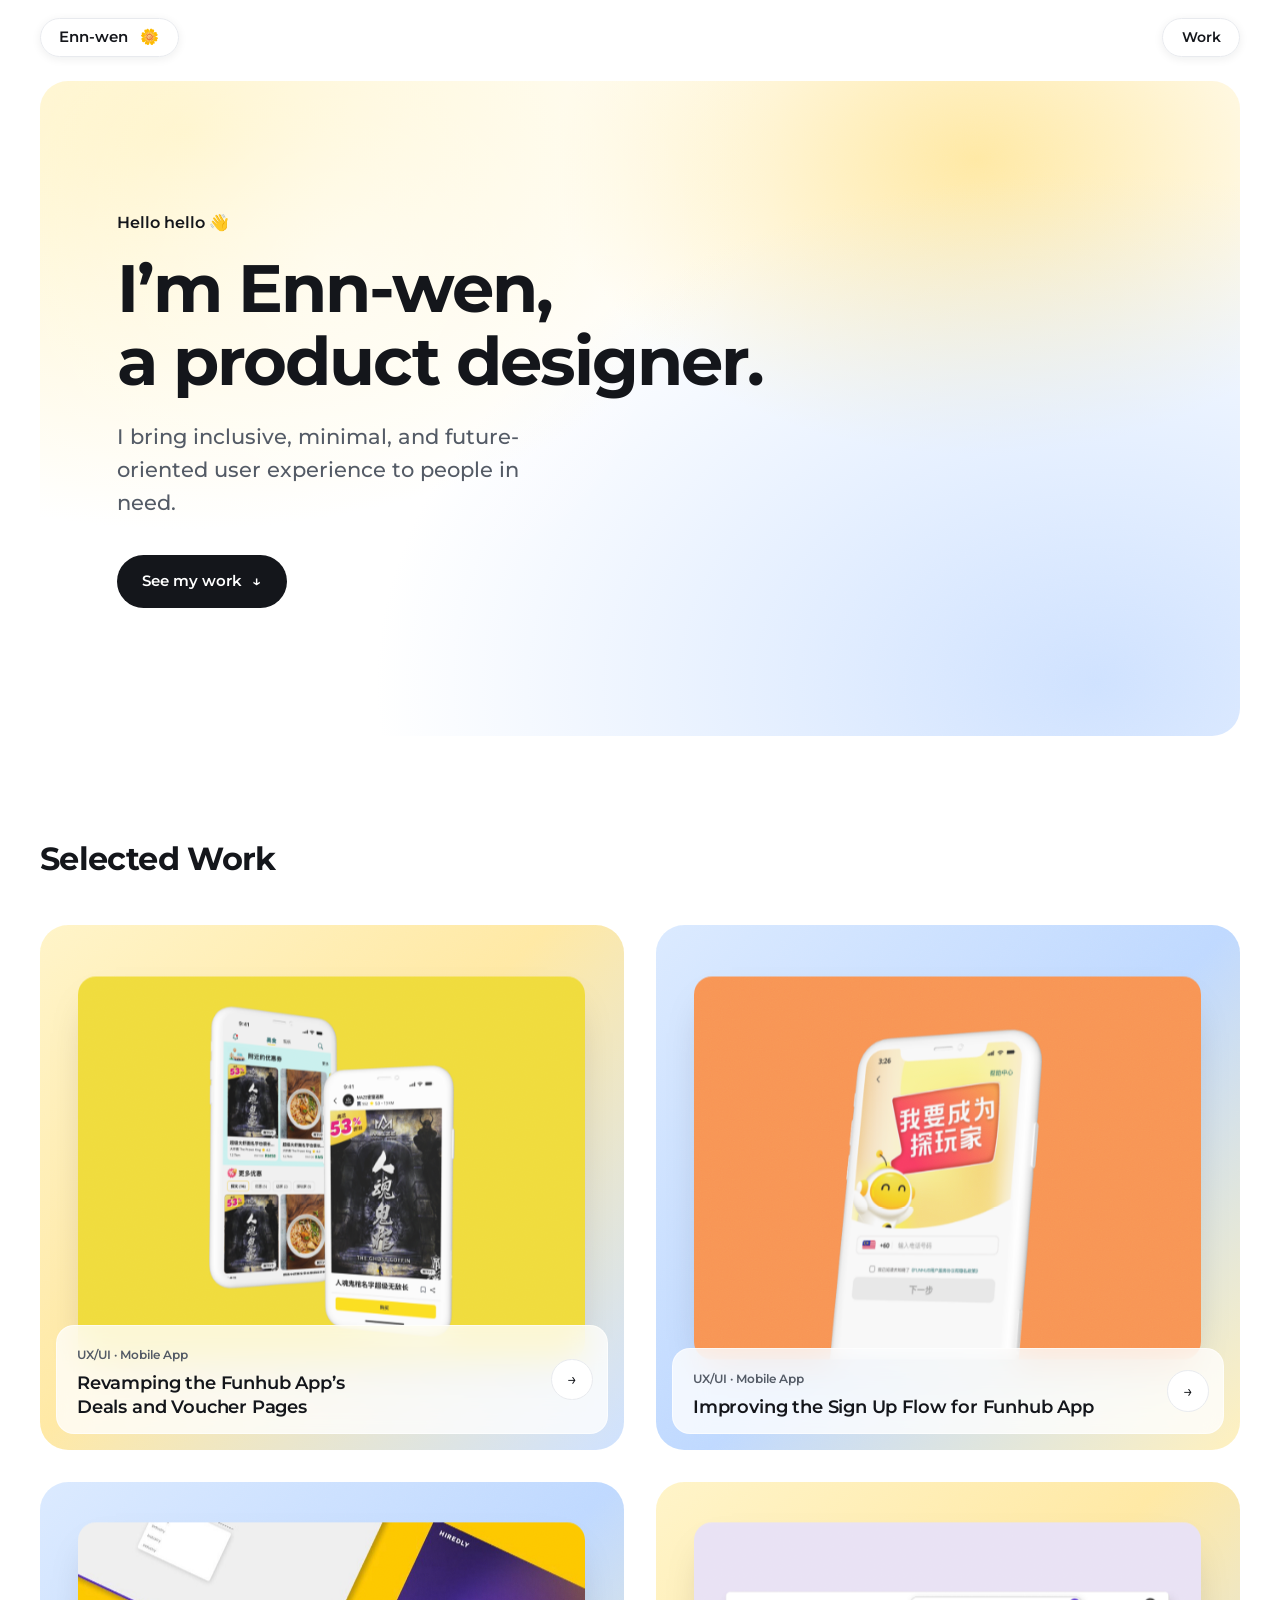
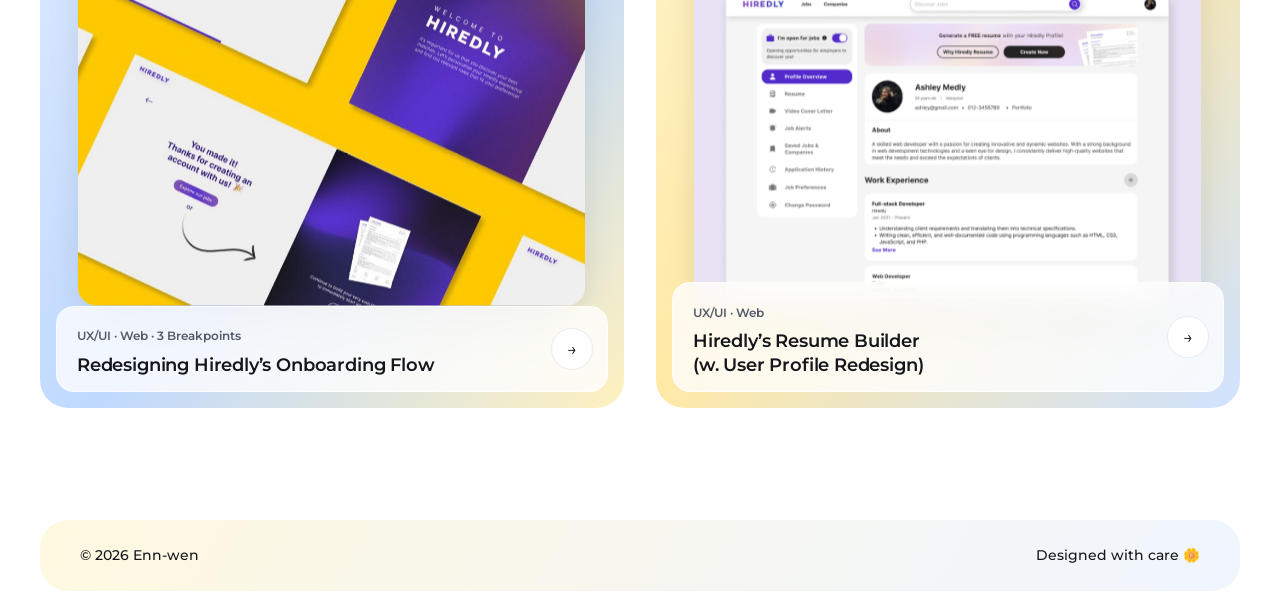
==== index.html @ 4f2e3933 "Create homepage and work websites" ====
<!DOCTYPE html>
<html lang="en">
<head>
  <meta charset="UTF-8">
  <meta name="viewport" content="width=device-width, initial-scale=1.0">
  <title>Enn-wen — Product Designer</title>
  <meta name="description" content="Portfolio of Enn-wen, a product designer bringing inclusive, minimal, and future-oriented user experience to people in need.">
  <link rel="preconnect" href="https://fonts.googleapis.com">
  <link rel="preconnect" href="https://fonts.gstatic.com" crossorigin>
  <link href="https://fonts.googleapis.com/css2?family=Montserrat:wght@400;500;600;700&display=swap" rel="stylesheet">
  <link rel="stylesheet" href="css/style.css">
  <script src="js/main.js" defer></script>
</head>
<body>

  <header class="site-header">
    <a class="wordmark pill" href="index.html">Enn-wen&nbsp;<span class="bloom">🌼</span></a>
    <nav class="site-nav" aria-label="Main">
      <a class="pill" href="#work">Work</a>
    </nav>
  </header>

  <main>
    <section class="hero">
      <div class="hero-panel">
        <div class="hero-content">
          <p class="hero-hello fade-in">Hello hello <span class="wave">👋</span></p>
          <h1 class="fade-in delay-1">I’m Enn-wen,<br>a product designer.</h1>
          <p class="tagline fade-in delay-2">I bring inclusive, minimal, and future-oriented user experience to people in need.</p>
          <a class="btn-primary fade-in delay-3" href="#work">See my work <span class="btn-arrow">↓</span></a>
        </div>
      </div>
    </section>

    <section class="work" id="work">
      <h2>Selected Work</h2>
      <div class="work-grid">

        <a class="tile tile-a" href="funhub-deals.html" data-reveal>
          <figure class="tile-media">
            <img src="img/funhub-deals-c891b54adf.png" alt="Funhub deals and voucher pages redesign — final mobile screens" loading="lazy">
          </figure>
          <div class="tile-caption">
            <div>
              <span class="chip">UX/UI · Mobile App</span>
              <h3>Revamping the Funhub App’s Deals and Voucher Pages</h3>
            </div>
            <span class="tile-arrow" aria-hidden="true">→</span>
          </div>
        </a>

        <a class="tile tile-b" href="funhub-signup.html" data-reveal>
          <figure class="tile-media">
            <img src="img/funhub-signup-999812566b.png" alt="Funhub sign-up flow improvement — onboarding screens" loading="lazy">
          </figure>
          <div class="tile-caption">
            <div>
              <span class="chip">UX/UI · Mobile App</span>
              <h3>Improving the Sign Up Flow for Funhub App</h3>
            </div>
            <span class="tile-arrow" aria-hidden="true">→</span>
          </div>
        </a>

        <a class="tile tile-b" href="hiredly-onboarding.html" data-reveal>
          <figure class="tile-media">
            <img src="img/hiredly-onboarding-338bb98c79.jpg" alt="Hiredly onboarding flow redesign — hero visual" loading="lazy">
          </figure>
          <div class="tile-caption">
            <div>
              <span class="chip">UX/UI · Web · 3 Breakpoints</span>
              <h3>Redesigning Hiredly’s Onboarding Flow</h3>
            </div>
            <span class="tile-arrow" aria-hidden="true">→</span>
          </div>
        </a>

        <a class="tile tile-a" href="hiredly-resume.html" data-reveal>
          <figure class="tile-media">
            <img src="img/hiredly-resume-e9389132b0.png" alt="Hiredly resume builder and user profile redesign — screens" loading="lazy">
          </figure>
          <div class="tile-caption">
            <div>
              <span class="chip">UX/UI · Web</span>
              <h3>Hiredly’s Resume Builder (w. User Profile Redesign)</h3>
            </div>
            <span class="tile-arrow" aria-hidden="true">→</span>
          </div>
        </a>

      </div>
    </section>
  </main>

  <footer class="site-footer">
    <div class="inner">
      <span>© 2026 Enn-wen</span>
      <span>Designed with care 🌼</span>
    </div>
  </footer>

</body>
</html>
---- css/style.css ----
/* ------------------------------------------------------------------
   Enn-wen — Portfolio
   White canvas · light yellow/blue gradients · Montserrat
   ------------------------------------------------------------------ */

:root {
  --white: #ffffff;
  --ink: #14161b;
  --muted: #545b66;
  --line: #e8eaee;

  --yellow-soft: #fff3c2;
  --yellow: #ffe9a4;
  --blue-soft: #e3eeff;
  --blue: #bed9ff;
  --link: #2f5fd0;

  --tile-a: linear-gradient(135deg, #fff4c8 0%, #ffe9a4 46%, #cfe2ff 100%);
  --tile-b: linear-gradient(135deg, #dbeaff 0%, #bfd9ff 52%, #fff1be 100%);
  --hero-wash:
    radial-gradient(90% 110% at 12% 8%, #fff3c2 0%, rgba(255, 243, 194, 0) 55%),
    radial-gradient(100% 130% at 88% 92%, #cfe2ff 0%, rgba(207, 226, 255, 0) 60%),
    radial-gradient(70% 90% at 78% 12%, #ffe9a4 0%, rgba(255, 233, 164, 0) 50%),
    #ffffff;

  --grain: url("data:image/svg+xml,%3Csvg xmlns='http://www.w3.org/2000/svg' width='160' height='160'%3E%3Cfilter id='n'%3E%3CfeTurbulence type='fractalNoise' baseFrequency='0.9' numOctaves='2'/%3E%3C/filter%3E%3Crect width='160' height='160' filter='url(%23n)' opacity='0.5'/%3E%3C/svg%3E");

  --font: "Montserrat", -apple-system, BlinkMacSystemFont, "Segoe UI", sans-serif;

  --radius-lg: 28px;
  --radius-md: 18px;
  --radius-pill: 999px;

  --shadow-tile: 0 18px 40px -18px rgba(20, 22, 27, 0.28);
  --shadow-pill: 0 2px 10px rgba(20, 22, 27, 0.07);

  --z-sticky: 50;

  --ease-out: cubic-bezier(0.22, 1, 0.36, 1);
}

* { box-sizing: border-box; }

html { scroll-behavior: smooth; }

body {
  margin: 0;
  background: var(--white);
  color: var(--ink);
  font-family: var(--font);
  font-size: 1rem;
  line-height: 1.7;
  -webkit-font-smoothing: antialiased;
  text-rendering: optimizeLegibility;
}

h1, h2, h3 { text-wrap: balance; }

/* ---------- pills & buttons ---------- */

.pill {
  display: inline-flex;
  align-items: center;
  gap: 0.5rem;
  padding: 0.6rem 1.15rem;
  border-radius: var(--radius-pill);
  background: rgba(255, 255, 255, 0.82);
  backdrop-filter: blur(12px);
  -webkit-backdrop-filter: blur(12px);
  border: 1px solid var(--line);
  box-shadow: var(--shadow-pill);
  color: var(--ink);
  text-decoration: none;
  font-size: 0.9rem;
  font-weight: 600;
  line-height: 1.2;
  transition: transform 250ms var(--ease-out), background 250ms var(--ease-out), border-color 250ms var(--ease-out);
}

.pill:hover,
.pill:focus-visible {
  transform: translateY(-2px);
  background: #ffffff;
  border-color: #d5d9e0;
}

.btn-primary {
  display: inline-flex;
  align-items: center;
  gap: 0.6rem;
  padding: 0.85rem 1.6rem;
  border-radius: var(--radius-pill);
  background: var(--ink);
  color: #ffffff;
  text-decoration: none;
  font-size: 0.95rem;
  font-weight: 600;
  transition: transform 250ms var(--ease-out), box-shadow 250ms var(--ease-out);
}

.btn-primary .btn-arrow {
  display: inline-block;
  transition: transform 250ms var(--ease-out);
}

.btn-primary:hover,
.btn-primary:focus-visible {
  transform: translateY(-2px);
  box-shadow: 0 12px 28px -10px rgba(20, 22, 27, 0.45);
}

.btn-primary:hover .btn-arrow { transform: translateY(3px); }

/* ---------- header ---------- */

.site-header {
  position: sticky;
  top: 0;
  z-index: var(--z-sticky);
  display: flex;
  align-items: center;
  justify-content: space-between;
  gap: 1rem;
  padding: 1.1rem clamp(1.25rem, 4vw, 2.5rem);
  pointer-events: none;
}

.site-header a { pointer-events: auto; }

.wordmark { font-size: 0.95rem; }

.wordmark .bloom {
  display: inline-block;
  transition: transform 500ms var(--ease-out);
}

.wordmark:hover .bloom { transform: rotate(180deg) scale(1.15); }

.site-nav { display: flex; gap: 0.6rem; }

/* ---------- hero ---------- */

.hero { padding: 0.4rem clamp(1.25rem, 4vw, 2.5rem) 0; }

.hero-panel {
  position: relative;
  overflow: hidden;
  border-radius: var(--radius-lg);
  background: var(--hero-wash);
  padding: clamp(4rem, 10vw, 8rem) clamp(1.75rem, 6vw, 5rem);
  min-height: min(68vh, 620px);
  display: flex;
  flex-direction: column;
  justify-content: center;
}

.hero-panel::before {
  content: "";
  position: absolute;
  inset: 0;
  background-image: var(--grain);
  opacity: 0.16;
  mix-blend-mode: overlay;
  pointer-events: none;
}

.hero-panel::after {
  content: "";
  position: absolute;
  inset: 0;
  background: radial-gradient(560px circle at var(--mx, 25%) var(--my, 30%), rgba(255, 255, 255, 0.55), transparent 65%);
  pointer-events: none;
  transition: opacity 400ms var(--ease-out);
}

.hero-content {
  position: relative;
  z-index: 1;
  max-width: 44rem;
}

.hero-hello {
  margin: 0 0 1rem;
  font-size: 1rem;
  font-weight: 600;
  color: var(--ink);
}

.hero-hello .wave {
  display: inline-block;
  transform-origin: 70% 70%;
}

.hero h1 {
  margin: 0 0 1.4rem;
  font-size: clamp(2.1rem, 5.4vw, 4.2rem);
  font-weight: 700;
  line-height: 1.08;
  letter-spacing: -0.03em;
}

.hero .tagline {
  margin: 0 0 2.2rem;
  font-size: clamp(1.05rem, 1.8vw, 1.3rem);
  font-weight: 500;
  line-height: 1.6;
  color: var(--muted);
  max-width: 32ch;
}

/* ---------- work grid ---------- */

.work {
  padding: clamp(3.5rem, 8vw, 6rem) clamp(1.25rem, 4vw, 2.5rem) clamp(4rem, 9vw, 7rem);
  max-width: 90rem;
  margin: 0 auto;
}

.work > h2 {
  margin: 0 0 clamp(1.5rem, 3vw, 2.5rem);
  font-size: clamp(1.5rem, 2.6vw, 2rem);
  font-weight: 700;
  letter-spacing: -0.02em;
}

.work-grid {
  display: grid;
  grid-template-columns: repeat(auto-fit, minmax(min(30rem, 100%), 1fr));
  gap: clamp(1.25rem, 2.5vw, 2rem);
}

/* project tiles */

.tile {
  position: relative;
  display: block;
  overflow: hidden;
  border-radius: var(--radius-lg);
  aspect-ratio: 5 / 4.5;
  text-decoration: none;
  color: var(--ink);
  isolation: isolate;
}

.tile-a { background: var(--tile-a); }
.tile-b { background: var(--tile-b); }

.tile::before {
  content: "";
  position: absolute;
  inset: 0;
  background-image: var(--grain);
  opacity: 0.14;
  mix-blend-mode: overlay;
  pointer-events: none;
  z-index: 2;
}

.tile-media {
  position: absolute;
  inset: clamp(1.4rem, 3.5vw, 2.4rem) clamp(1.4rem, 3.5vw, 2.4rem) 6.5rem;
  margin: 0;
  z-index: 1;
}

.tile-media img {
  width: 100%;
  height: 100%;
  object-fit: cover;
  object-position: top center;
  border-radius: var(--radius-md);
  box-shadow: var(--shadow-tile);
  transition: transform 600ms var(--ease-out);
  will-change: transform;
}

.tile:hover .tile-media img,
.tile:focus-visible .tile-media img {
  transform: translateY(-8px) scale(1.02);
}

.tile-caption {
  position: absolute;
  left: 1rem;
  right: 1rem;
  bottom: 1rem;
  z-index: 3;
  display: flex;
  align-items: center;
  justify-content: space-between;
  gap: 1rem;
  padding: 0.9rem 0.9rem 0.9rem 1.25rem;
  border-radius: var(--radius-md);
  background: rgba(255, 255, 255, 0.78);
  backdrop-filter: blur(16px);
  -webkit-backdrop-filter: blur(16px);
  border: 1px solid rgba(255, 255, 255, 0.6);
}

.tile-caption .chip {
  display: inline-block;
  margin-bottom: 0.35rem;
  font-size: 0.72rem;
  font-weight: 600;
  color: var(--muted);
}

.tile-caption h3 {
  margin: 0;
  font-size: clamp(0.95rem, 1.4vw, 1.1rem);
  font-weight: 600;
  line-height: 1.35;
  letter-spacing: -0.01em;
}

.tile-arrow {
  flex-shrink: 0;
  display: grid;
  place-items: center;
  width: 2.6rem;
  height: 2.6rem;
  border-radius: 50%;
  background: #ffffff;
  border: 1px solid var(--line);
  font-size: 1.05rem;
  transition: transform 300ms var(--ease-out), background 300ms var(--ease-out), color 300ms var(--ease-out);
}

.tile:hover .tile-arrow,
.tile:focus-visible .tile-arrow {
  transform: translateX(4px);
  background: var(--ink);
  color: #ffffff;
}

/* ---------- case study pages ---------- */

.case-hero {
  max-width: 47rem;
  margin: 0 auto;
  padding: clamp(2.5rem, 6vw, 4.5rem) 1.5rem clamp(2rem, 4vw, 3rem);
}

.case-hero .category {
  display: inline-flex;
  padding: 0.4rem 0.95rem;
  border-radius: var(--radius-pill);
  background: linear-gradient(120deg, var(--yellow-soft), var(--blue-soft));
  border: 1px solid var(--line);
  font-size: 0.78rem;
  font-weight: 600;
  color: var(--ink);
}

.case-hero h1 {
  margin: 1.1rem 0 1rem;
  font-size: clamp(1.75rem, 4.2vw, 2.6rem);
  font-weight: 700;
  line-height: 1.15;
  letter-spacing: -0.025em;
}

.case-hero .lede {
  margin: 0;
  font-size: clamp(1.05rem, 1.6vw, 1.2rem);
  font-weight: 500;
  color: var(--muted);
  line-height: 1.6;
}

.case-cover {
  max-width: 74rem;
  margin: 0 auto clamp(2.5rem, 6vw, 4rem);
  padding: 0 1.5rem;
}

.case-cover img {
  width: 100%;
  display: block;
  border-radius: var(--radius-lg);
  box-shadow: var(--shadow-tile);
}

/* project meta strip */

.meta {
  max-width: 47rem;
  margin: 0 auto clamp(2.5rem, 6vw, 4rem);
  padding: 1.5rem;
  display: grid;
  grid-template-columns: repeat(4, 1fr);
  gap: 1.5rem;
  border-radius: var(--radius-md);
  background: linear-gradient(120deg, rgba(255, 243, 194, 0.45), rgba(227, 238, 255, 0.55));
  border: 1px solid var(--line);
}

.meta dt {
  font-size: 0.72rem;
  font-weight: 700;
  letter-spacing: 0.06em;
  text-transform: uppercase;
  color: var(--muted);
  margin-bottom: 0.3rem;
}

.meta dd {
  margin: 0;
  font-size: 0.86rem;
  line-height: 1.55;
}

/* article body */

.case-body {
  max-width: 47rem;
  margin: 0 auto;
  padding: 0 1.5rem clamp(3rem, 6vw, 5rem);
}

.case-body h2 {
  margin: clamp(2.75rem, 6vw, 4rem) 0 1rem;
  font-size: clamp(1.4rem, 2.4vw, 1.75rem);
  font-weight: 700;
  letter-spacing: -0.02em;
  line-height: 1.25;
}

.case-body h3 {
  margin: 2.25rem 0 0.9rem;
  font-size: 1.15rem;
  font-weight: 600;
  letter-spacing: -0.01em;
}

.case-body h4 {
  margin: 1.75rem 0 0.75rem;
  font-size: 1rem;
  font-weight: 600;
}

.case-body p {
  margin: 0 0 1.1rem;
  max-width: 68ch;
}

.case-body ul,
.case-body ol {
  margin: 0 0 1.1rem;
  padding-left: 1.4em;
}

.case-body li { margin-bottom: 0.5rem; }

.case-body a {
  color: var(--link);
  text-decoration: underline;
  text-decoration-thickness: 1px;
  text-underline-offset: 3px;
}

.case-body a:hover,
.case-body a:focus-visible {
  text-decoration-thickness: 2px;
}

.case-body figure { margin: 1.6rem 0 2.2rem; }

.case-body figure img {
  width: 100%;
  display: block;
  border-radius: var(--radius-md);
  border: 1px solid var(--line);
}

.case-body figcaption {
  font-size: 0.82rem;
  color: var(--muted);
  margin-top: 0.6rem;
  text-align: center;
}

.case-body hr {
  border: none;
  border-top: 1px solid var(--line);
  margin: clamp(2rem, 5vw, 3rem) 0;
}

/* callout */

.callout {
  display: flex;
  gap: 0.9rem;
  padding: 1.4rem 1.5rem;
  margin: 1.5rem 0 2rem;
  border-radius: var(--radius-md);
  background: linear-gradient(120deg, rgba(255, 243, 194, 0.55), rgba(227, 238, 255, 0.6));
  border: 1px solid var(--line);
}

.callout .icon {
  flex-shrink: 0;
  font-size: 1.25rem;
  line-height: 1.5;
}

.callout p { margin: 0; }
.callout p + p { margin-top: 0.5rem; }

/* two-column feature rows */

.feature-row {
  display: grid;
  grid-template-columns: 1fr 1fr;
  gap: clamp(1.5rem, 4vw, 2.5rem);
  align-items: center;
  margin: 1.5rem 0 2.25rem;
}

.feature-row figure { margin: 0; }

.feature-row h4 { margin: 0 0 0.5rem; }

.feature-row p,
.feature-row ul {
  margin: 0;
  color: var(--muted);
  font-size: 0.92rem;
}

.feature-row ul { padding-left: 1.3em; }

/* prev / next navigation */

.case-nav {
  max-width: 47rem;
  margin: 0 auto;
  padding: clamp(2rem, 4vw, 3rem) 1.5rem clamp(4rem, 8vw, 6rem);
  border-top: 1px solid var(--line);
  display: flex;
  justify-content: space-between;
  gap: 1.5rem;
}

.case-nav a {
  text-decoration: none;
  color: inherit;
  max-width: 46%;
}

.case-nav .label {
  display: block;
  font-size: 0.75rem;
  font-weight: 700;
  color: var(--muted);
  margin-bottom: 0.3rem;
}

.case-nav .title {
  font-size: 0.95rem;
  font-weight: 600;
  line-height: 1.4;
  letter-spacing: -0.01em;
  transition: color 200ms var(--ease-out);
}

.case-nav a:hover .title,
.case-nav a:focus-visible .title { color: var(--link); }

.case-nav .next {
  text-align: right;
  margin-left: auto;
}

/* ---------- footer ---------- */

.site-footer { padding: 0 clamp(1.25rem, 4vw, 2.5rem) 1.5rem; }

.site-footer .inner {
  border-radius: var(--radius-lg);
  background: linear-gradient(120deg, rgba(255, 243, 194, 0.5), rgba(227, 238, 255, 0.55));
  padding: 1.5rem clamp(1.5rem, 4vw, 2.5rem);
  display: flex;
  justify-content: space-between;
  align-items: center;
  gap: 1rem;
  font-size: 0.85rem;
  font-weight: 500;
  color: var(--ink);
}

.site-footer a { color: inherit; }

/* ---------- scroll reveal (JS adds .will-reveal, then .revealed) ---------- */

.will-reveal {
  opacity: 0;
  transform: translateY(22px);
}

.revealed {
  opacity: 1;
  transform: translateY(0);
  transition: opacity 700ms var(--ease-out), transform 700ms var(--ease-out);
  transition-delay: var(--reveal-delay, 0ms);
}

/* ---------- entry animation (hero) ---------- */

@media (prefers-reduced-motion: no-preference) {
  .fade-in { animation: fadeUp 700ms var(--ease-out) both; }
  .fade-in.delay-1 { animation-delay: 120ms; }
  .fade-in.delay-2 { animation-delay: 240ms; }
  .fade-in.delay-3 { animation-delay: 360ms; }

  @keyframes fadeUp {
    from { opacity: 0; transform: translateY(18px); }
    to   { opacity: 1; transform: translateY(0); }
  }

  .hero-hello .wave { animation: wave 1.8s var(--ease-out) 800ms 1; }

  @keyframes wave {
    0%, 100% { transform: rotate(0deg); }
    20% { transform: rotate(16deg); }
    40% { transform: rotate(-8deg); }
    60% { transform: rotate(12deg); }
    80% { transform: rotate(-4deg); }
  }
}

@media (prefers-reduced-motion: reduce) {
  html { scroll-behavior: auto; }

  .will-reveal {
    opacity: 1;
    transform: none;
  }

  .revealed { transition: none; }

  .tile-media img,
  .pill,
  .btn-primary,
  .tile-arrow { transition: none; }
}

/* ---------- responsive ---------- */

@media (max-width: 47rem) {
  .tile { aspect-ratio: 4 / 4.4; }

  .tile-media { inset: 1.1rem 1.1rem 6.2rem; }

  .meta {
    grid-template-columns: 1fr 1fr;
    gap: 1rem 1.25rem;
  }

  .feature-row {
    grid-template-columns: 1fr;
    gap: 1rem;
  }

  .case-nav a { max-width: 48%; }

  .site-footer .inner {
    flex-direction: column;
    text-align: center;
    gap: 0.4rem;
  }
}
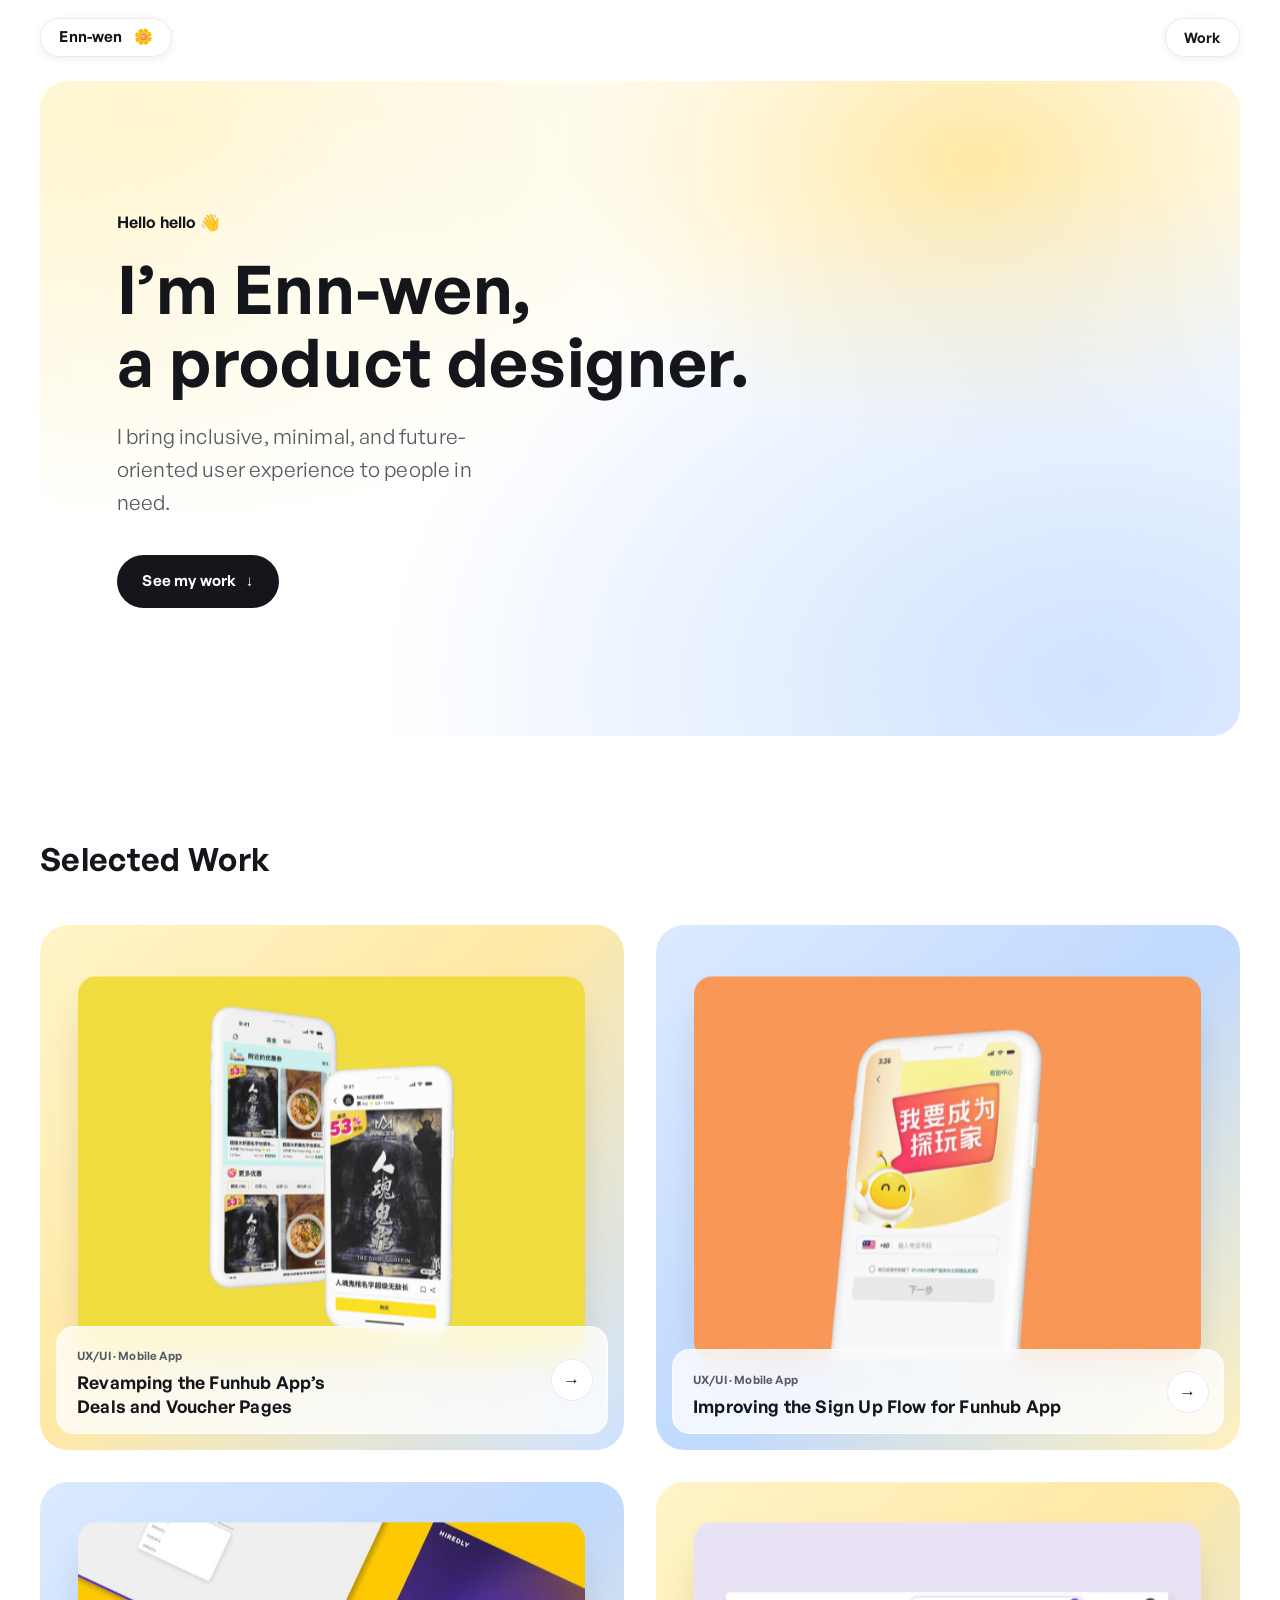
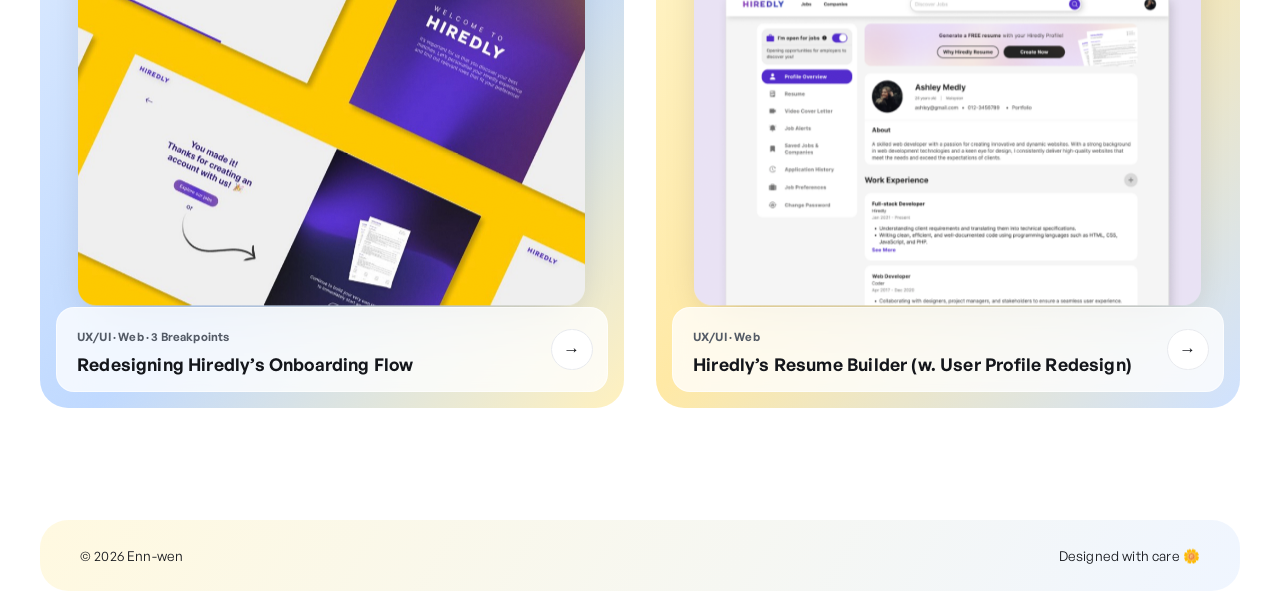
==== commit 286b5653: "update typeface" ====
--- a/index.html
+++ b/index.html
@@ -5,9 +5,6 @@
   <meta name="viewport" content="width=device-width, initial-scale=1.0">
   <title>Enn-wen — Product Designer</title>
   <meta name="description" content="Portfolio of Enn-wen, a product designer bringing inclusive, minimal, and future-oriented user experience to people in need.">
-  <link rel="preconnect" href="https://fonts.googleapis.com">
-  <link rel="preconnect" href="https://fonts.gstatic.com" crossorigin>
-  <link href="https://fonts.googleapis.com/css2?family=Montserrat:wght@400;500;600;700&display=swap" rel="stylesheet">
   <link rel="stylesheet" href="css/style.css">
   <script src="js/main.js" defer></script>
 </head>
--- a/css/style.css
+++ b/css/style.css
@@ -1,7 +1,34 @@
 /* ------------------------------------------------------------------
    Enn-wen — Portfolio
-   White canvas · light yellow/blue gradients · Montserrat
+   White canvas · light yellow/blue gradients · General Sans
    ------------------------------------------------------------------ */
+
+@font-face {
+  font-family: "General Sans";
+  src: url("../font/GeneralSans-Regular.woff2") format("woff2"),
+       url("../font/GeneralSans-Regular.woff") format("woff");
+  font-weight: 400;
+  font-style: normal;
+  font-display: swap;
+}
+
+@font-face {
+  font-family: "General Sans";
+  src: url("../font/GeneralSans-Semibold.woff2") format("woff2"),
+       url("../font/GeneralSans-Semibold.woff") format("woff");
+  font-weight: 600;
+  font-style: normal;
+  font-display: swap;
+}
+
+@font-face {
+  font-family: "General Sans";
+  src: url("../font/GeneralSans-Bold.woff2") format("woff2"),
+       url("../font/GeneralSans-Bold.woff") format("woff");
+  font-weight: 700;
+  font-style: normal;
+  font-display: swap;
+}
 
 :root {
   --white: #ffffff;
@@ -25,7 +52,7 @@
 
   --grain: url("data:image/svg+xml,%3Csvg xmlns='http://www.w3.org/2000/svg' width='160' height='160'%3E%3Cfilter id='n'%3E%3CfeTurbulence type='fractalNoise' baseFrequency='0.9' numOctaves='2'/%3E%3C/filter%3E%3Crect width='160' height='160' filter='url(%23n)' opacity='0.5'/%3E%3C/svg%3E");
 
-  --font: "Montserrat", -apple-system, BlinkMacSystemFont, "Segoe UI", sans-serif;
+  --font: "General Sans", -apple-system, BlinkMacSystemFont, "Segoe UI", sans-serif;
 
   --radius-lg: 28px;
   --radius-md: 18px;
@@ -49,7 +76,9 @@
   color: var(--ink);
   font-family: var(--font);
   font-size: 1rem;
+  font-weight: 400;
   line-height: 1.7;
+  letter-spacing: 0.01em;
   -webkit-font-smoothing: antialiased;
   text-rendering: optimizeLegibility;
 }
@@ -194,15 +223,15 @@
 .hero h1 {
   margin: 0 0 1.4rem;
   font-size: clamp(2.1rem, 5.4vw, 4.2rem);
-  font-weight: 700;
+  font-weight: 600;
   line-height: 1.08;
-  letter-spacing: -0.03em;
+  letter-spacing: 0.01em;
 }
 
 .hero .tagline {
   margin: 0 0 2.2rem;
   font-size: clamp(1.05rem, 1.8vw, 1.3rem);
-  font-weight: 500;
+  font-weight: 400;
   line-height: 1.6;
   color: var(--muted);
   max-width: 32ch;
@@ -219,8 +248,8 @@
 .work > h2 {
   margin: 0 0 clamp(1.5rem, 3vw, 2.5rem);
   font-size: clamp(1.5rem, 2.6vw, 2rem);
-  font-weight: 700;
-  letter-spacing: -0.02em;
+  font-weight: 600;
+  letter-spacing: 0.01em;
 }
 
 .work-grid {
@@ -310,7 +339,7 @@
   font-size: clamp(0.95rem, 1.4vw, 1.1rem);
   font-weight: 600;
   line-height: 1.35;
-  letter-spacing: -0.01em;
+  letter-spacing: 0.01em;
 }
 
 .tile-arrow {
@@ -355,15 +384,15 @@
 .case-hero h1 {
   margin: 1.1rem 0 1rem;
   font-size: clamp(1.75rem, 4.2vw, 2.6rem);
-  font-weight: 700;
+  font-weight: 600;
   line-height: 1.15;
-  letter-spacing: -0.025em;
+  letter-spacing: 0.01em;
 }
 
 .case-hero .lede {
   margin: 0;
   font-size: clamp(1.05rem, 1.6vw, 1.2rem);
-  font-weight: 500;
+  font-weight: 400;
   color: var(--muted);
   line-height: 1.6;
 }
@@ -421,8 +450,8 @@
 .case-body h2 {
   margin: clamp(2.75rem, 6vw, 4rem) 0 1rem;
   font-size: clamp(1.4rem, 2.4vw, 1.75rem);
-  font-weight: 700;
-  letter-spacing: -0.02em;
+  font-weight: 600;
+  letter-spacing: 0.01em;
   line-height: 1.25;
 }
 
@@ -430,7 +459,7 @@
   margin: 2.25rem 0 0.9rem;
   font-size: 1.15rem;
   font-weight: 600;
-  letter-spacing: -0.01em;
+  letter-spacing: 0.01em;
 }
 
 .case-body h4 {
@@ -560,7 +589,7 @@
   font-size: 0.95rem;
   font-weight: 600;
   line-height: 1.4;
-  letter-spacing: -0.01em;
+  letter-spacing: 0.01em;
   transition: color 200ms var(--ease-out);
 }
 
@@ -585,7 +614,7 @@
   align-items: center;
   gap: 1rem;
   font-size: 0.85rem;
-  font-weight: 500;
+  font-weight: 400;
   color: var(--ink);
 }
 
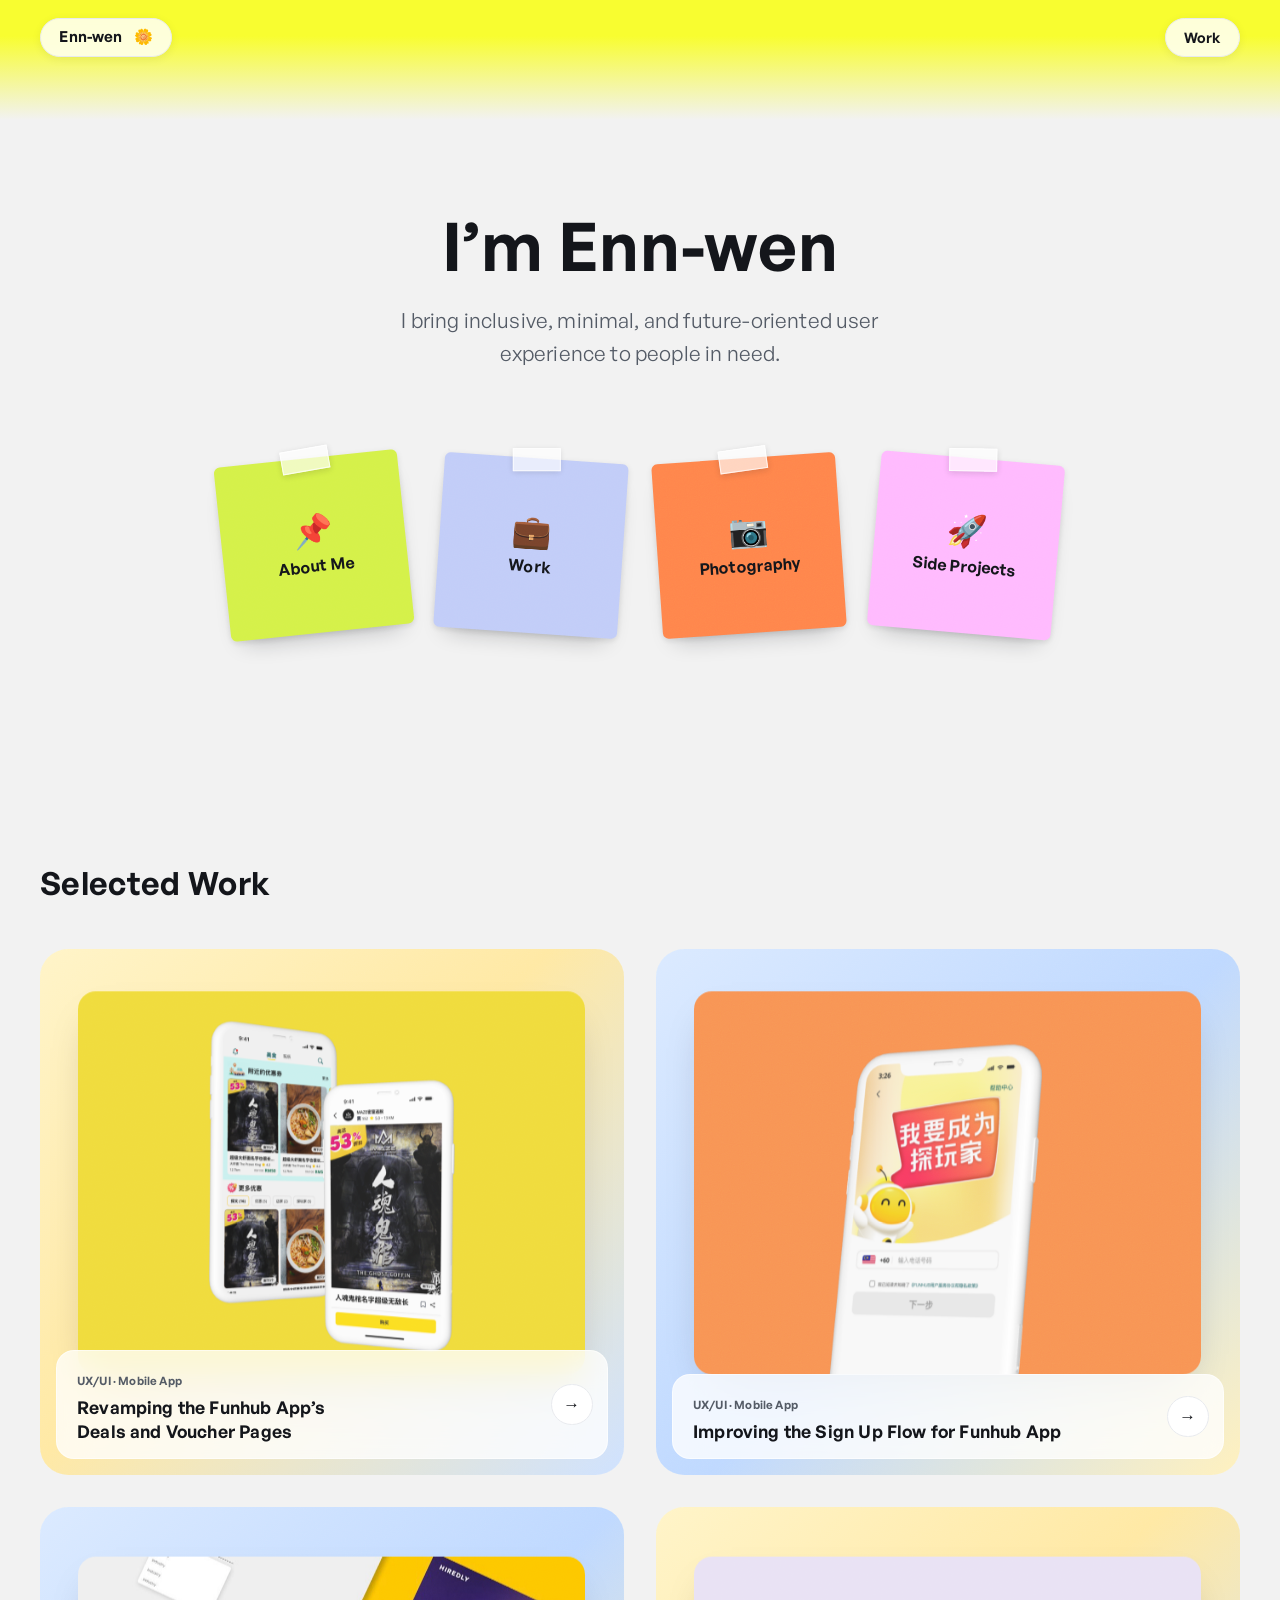
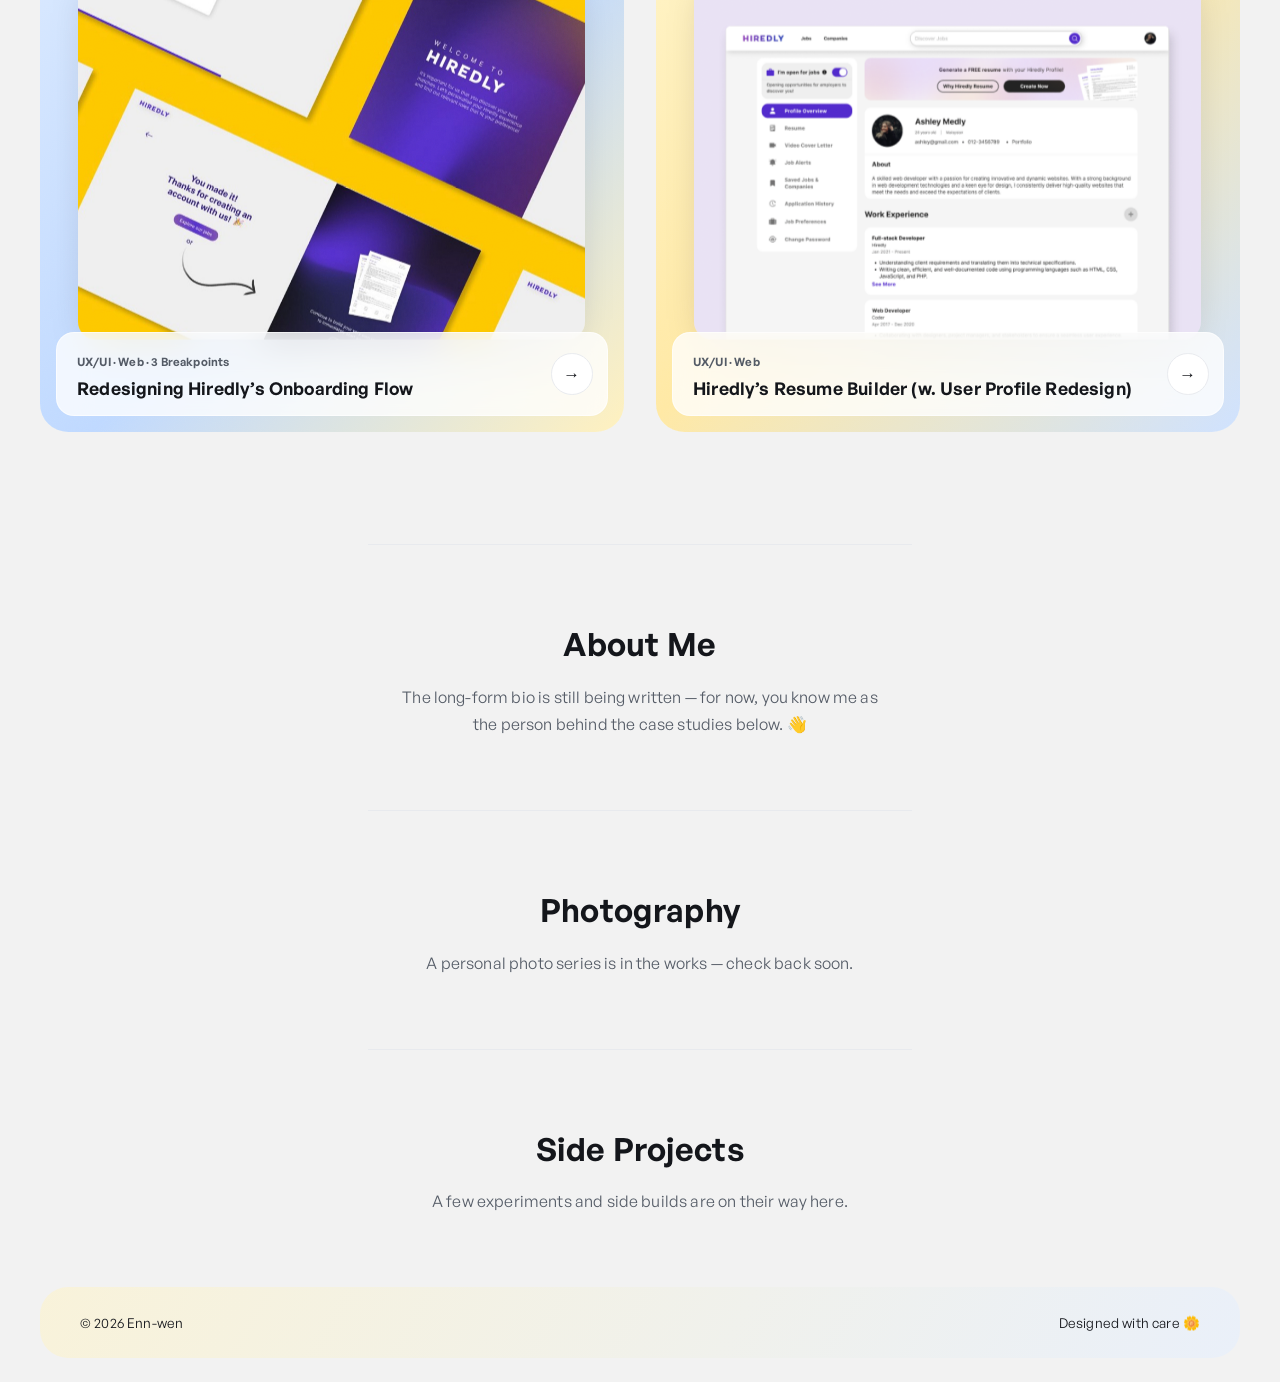
==== commit 54372e51: "changing site direction - to sticky notes" ====
--- a/index.html
+++ b/index.html
@@ -21,12 +21,30 @@
     <section class="hero">
       <div class="hero-panel">
         <div class="hero-content">
-          <p class="hero-hello fade-in">Hello hello <span class="wave">👋</span></p>
-          <h1 class="fade-in delay-1">I’m Enn-wen,<br>a product designer.</h1>
+          <h1 class="fade-in delay-1">I’m Enn-wen </h1>
           <p class="tagline fade-in delay-2">I bring inclusive, minimal, and future-oriented user experience to people in need.</p>
-          <a class="btn-primary fade-in delay-3" href="#work">See my work <span class="btn-arrow">↓</span></a>
         </div>
+
+        <nav class="hero-notes" aria-label="Explore the portfolio">
+          <a class="sticky-note note-a" href="#about">
+            <span class="note-emoji" aria-hidden="true">📌</span>
+            <span class="note-label">About Me</span>
+          </a>
+          <a class="sticky-note note-b" href="#work">
+            <span class="note-emoji" aria-hidden="true">💼</span>
+            <span class="note-label">Work</span>
+          </a>
+          <a class="sticky-note note-c" href="#photography">
+            <span class="note-emoji" aria-hidden="true">📷</span>
+            <span class="note-label">Photography</span>
+          </a>
+          <a class="sticky-note note-d" href="#side-projects">
+            <span class="note-emoji" aria-hidden="true">🚀</span>
+            <span class="note-label">Side Projects</span>
+          </a>
+        </nav>
       </div>
+
     </section>
 
     <section class="work" id="work">
@@ -87,6 +105,21 @@
 
       </div>
     </section>
+
+    <section class="section-stub" id="about">
+      <h2>About Me</h2>
+      <p>The long-form bio is still being written — for now, you know me as the person behind the case studies below. 👋</p>
+    </section>
+
+    <section class="section-stub" id="photography">
+      <h2>Photography</h2>
+      <p>A personal photo series is in the works — check back soon.</p>
+    </section>
+
+    <section class="section-stub" id="side-projects">
+      <h2>Side Projects</h2>
+      <p>A few experiments and side builds are on their way here.</p>
+    </section>
   </main>
 
   <footer class="site-footer">
--- a/css/style.css
+++ b/css/style.css
@@ -42,13 +42,11 @@
   --blue: #bed9ff;
   --link: #2f5fd0;
 
+  --page-top: #f8fd30;
+  --page-base: #f2f2f2;
+
   --tile-a: linear-gradient(135deg, #fff4c8 0%, #ffe9a4 46%, #cfe2ff 100%);
   --tile-b: linear-gradient(135deg, #dbeaff 0%, #bfd9ff 52%, #fff1be 100%);
-  --hero-wash:
-    radial-gradient(90% 110% at 12% 8%, #fff3c2 0%, rgba(255, 243, 194, 0) 55%),
-    radial-gradient(100% 130% at 88% 92%, #cfe2ff 0%, rgba(207, 226, 255, 0) 60%),
-    radial-gradient(70% 90% at 78% 12%, #ffe9a4 0%, rgba(255, 233, 164, 0) 50%),
-    #ffffff;
 
   --grain: url("data:image/svg+xml,%3Csvg xmlns='http://www.w3.org/2000/svg' width='160' height='160'%3E%3Cfilter id='n'%3E%3CfeTurbulence type='fractalNoise' baseFrequency='0.9' numOctaves='2'/%3E%3C/filter%3E%3Crect width='160' height='160' filter='url(%23n)' opacity='0.5'/%3E%3C/svg%3E");
 
@@ -72,7 +70,7 @@
 
 body {
   margin: 0;
-  background: var(--white);
+  background: linear-gradient(180deg, var(--page-top) 0, var(--page-top) 2.25rem, var(--page-base) 7.5rem);
   color: var(--ink);
   font-family: var(--font);
   font-size: 1rem;
@@ -169,43 +167,24 @@
 
 /* ---------- hero ---------- */
 
-.hero { padding: 0.4rem clamp(1.25rem, 4vw, 2.5rem) 0; }
+.hero { padding: 0.4rem 0 0; }
 
 .hero-panel {
   position: relative;
-  overflow: hidden;
-  border-radius: var(--radius-lg);
-  background: var(--hero-wash);
   padding: clamp(4rem, 10vw, 8rem) clamp(1.75rem, 6vw, 5rem);
   min-height: min(68vh, 620px);
   display: flex;
   flex-direction: column;
+  align-items: center;
   justify-content: center;
-}
-
-.hero-panel::before {
-  content: "";
-  position: absolute;
-  inset: 0;
-  background-image: var(--grain);
-  opacity: 0.16;
-  mix-blend-mode: overlay;
-  pointer-events: none;
-}
-
-.hero-panel::after {
-  content: "";
-  position: absolute;
-  inset: 0;
-  background: radial-gradient(560px circle at var(--mx, 25%) var(--my, 30%), rgba(255, 255, 255, 0.55), transparent 65%);
-  pointer-events: none;
-  transition: opacity 400ms var(--ease-out);
 }
 
 .hero-content {
   position: relative;
   z-index: 1;
   max-width: 44rem;
+  margin: 0 auto;
+  text-align: center;
 }
 
 .hero-hello {
@@ -229,12 +208,122 @@
 }
 
 .hero .tagline {
-  margin: 0 0 2.2rem;
+  margin: 0 auto 2.2rem;
   font-size: clamp(1.05rem, 1.8vw, 1.3rem);
   font-weight: 400;
   line-height: 1.6;
   color: var(--muted);
-  max-width: 32ch;
+  max-width: 40ch;
+}
+
+/* ---------- hero sticky notes ---------- */
+
+.hero-notes {
+  position: relative;
+  z-index: 1;
+  display: flex;
+  flex-wrap: nowrap;
+  justify-content: center;
+  gap: clamp(1.25rem, 3.2vw, 2.1rem);
+  margin-top: clamp(2.25rem, 5vw, 3.25rem);
+  padding: 0;
+}
+
+.sticky-note {
+  --note-rotate: 0deg;
+  position: relative;
+  display: flex;
+  flex-direction: column;
+  align-items: center;
+  justify-content: center;
+  gap: 0.6rem;
+  width: clamp(9rem, 19vw, 11.5rem);
+  aspect-ratio: 1 / 0.95;
+  padding: 1.5rem 1.1rem;
+  border-radius: 6px;
+  text-decoration: none;
+  color: var(--ink);
+  font-weight: 600;
+  font-size: 1rem;
+  line-height: 1.3;
+  text-align: center;
+  box-shadow: 0 14px 24px -14px rgba(20, 22, 27, 0.32), 0 2px 6px rgba(20, 22, 27, 0.1);
+  transform: rotate(var(--note-rotate));
+  transition: transform 350ms var(--ease-out), box-shadow 350ms var(--ease-out);
+}
+
+.sticky-note::before {
+  content: "";
+  position: absolute;
+  top: -0.6rem;
+  left: 50%;
+  width: 2.9rem;
+  height: 1.3rem;
+  background: rgba(255, 255, 255, 0.65);
+  border: 1px solid rgba(255, 255, 255, 0.75);
+  transform: translateX(-50%) rotate(-4deg);
+  box-shadow: 0 2px 6px rgba(20, 22, 27, 0.14);
+  pointer-events: none;
+}
+
+.sticky-note::after {
+  content: "";
+  position: absolute;
+  inset: 0;
+  border-radius: inherit;
+  background-image: var(--grain);
+  opacity: 0.12;
+  mix-blend-mode: overlay;
+  pointer-events: none;
+}
+
+.note-a { --note-rotate: -6deg; background: #d5f149; }
+.note-b { --note-rotate: 4deg; background: #c2cdf8; }
+.note-c { --note-rotate: -4deg; background: #ff864c; }
+.note-d { --note-rotate: 5deg; background: #ffbafe; }
+
+.note-emoji {
+  font-size: 2rem;
+  line-height: 1;
+}
+
+.note-label { letter-spacing: 0.01em; }
+
+.sticky-note:hover,
+.sticky-note:focus-visible {
+  transform: rotate(0deg);
+  z-index: 2;
+}
+
+.sticky-note:active {
+  transition-duration: 120ms;
+}
+
+.sticky-note:focus-visible {
+  outline: none;
+  box-shadow: 0 0 0 3px var(--white), 0 0 0 5px var(--ink), 0 14px 24px -14px rgba(20, 22, 27, 0.32);
+}
+
+/* ---------- section stubs (About / Photography / Side Projects) ---------- */
+
+.section-stub {
+  max-width: 34rem;
+  margin: 0 auto;
+  padding: clamp(3rem, 7vw, 4.5rem) 1.5rem;
+  text-align: center;
+  border-top: 1px solid var(--line);
+}
+
+.section-stub h2 {
+  margin: 0 0 0.75rem;
+  font-size: clamp(1.5rem, 2.6vw, 2rem);
+  font-weight: 600;
+  letter-spacing: 0.01em;
+}
+
+.section-stub p {
+  margin: 0;
+  color: var(--muted);
 }
 
 /* ---------- work grid ---------- */
@@ -374,7 +463,8 @@
   display: inline-flex;
   padding: 0.4rem 0.95rem;
   border-radius: var(--radius-pill);
-  background: linear-gradient(120deg, var(--yellow-soft), var(--blue-soft));
+  /* background: linear-gradient(120deg, var(--yellow-soft), var(--blue-soft)); */
+  background: color(#ffffff);
   border: 1px solid var(--line);
   font-size: 0.78rem;
   font-weight: 600;
@@ -656,6 +746,17 @@
     60% { transform: rotate(12deg); }
     80% { transform: rotate(-4deg); }
   }
+
+  .sticky-note { animation: noteDrop 600ms var(--ease-out) backwards; }
+  .hero-notes .sticky-note:nth-child(1) { animation-delay: 500ms; }
+  .hero-notes .sticky-note:nth-child(2) { animation-delay: 580ms; }
+  .hero-notes .sticky-note:nth-child(3) { animation-delay: 660ms; }
+  .hero-notes .sticky-note:nth-child(4) { animation-delay: 740ms; }
+
+  @keyframes noteDrop {
+    from { opacity: 0; transform: rotate(var(--note-rotate)) translateY(-16px) scale(0.9); }
+    to   { opacity: 1; transform: rotate(var(--note-rotate)) translateY(0) scale(1); }
+  }
 }
 
 @media (prefers-reduced-motion: reduce) {
@@ -671,12 +772,26 @@
   .tile-media img,
   .pill,
   .btn-primary,
-  .tile-arrow { transition: none; }
+  .tile-arrow,
+  .sticky-note { transition: none; }
 }
 
 /* ---------- responsive ---------- */
 
 @media (max-width: 47rem) {
+  .hero-notes {
+    flex-wrap: wrap;
+    gap: 1.1rem;
+    margin-top: 1.9rem;
+  }
+
+  .sticky-note {
+    width: clamp(7.5rem, 32vw, 9rem);
+    font-size: 0.88rem;
+  }
+
+  .note-emoji { font-size: 1.7rem; }
+
   .tile { aspect-ratio: 4 / 4.4; }
 
   .tile-media { inset: 1.1rem 1.1rem 6.2rem; }
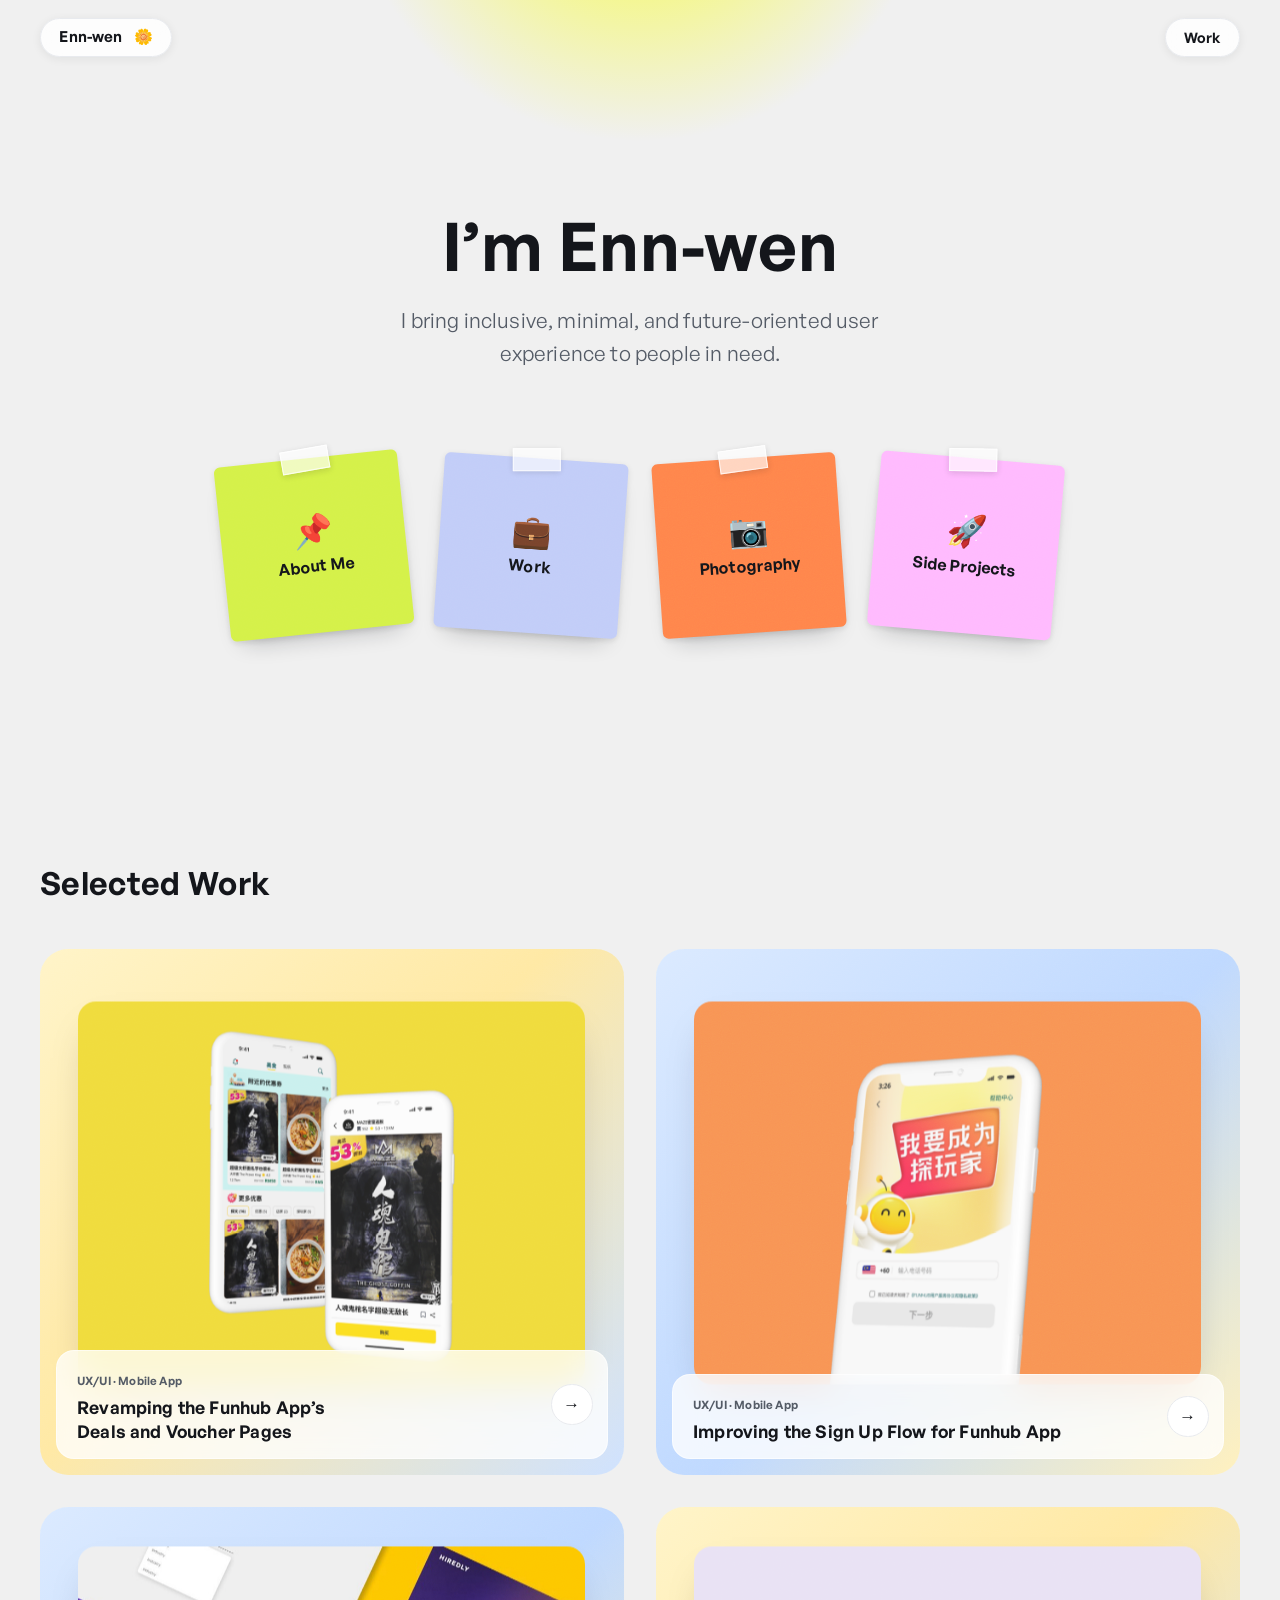
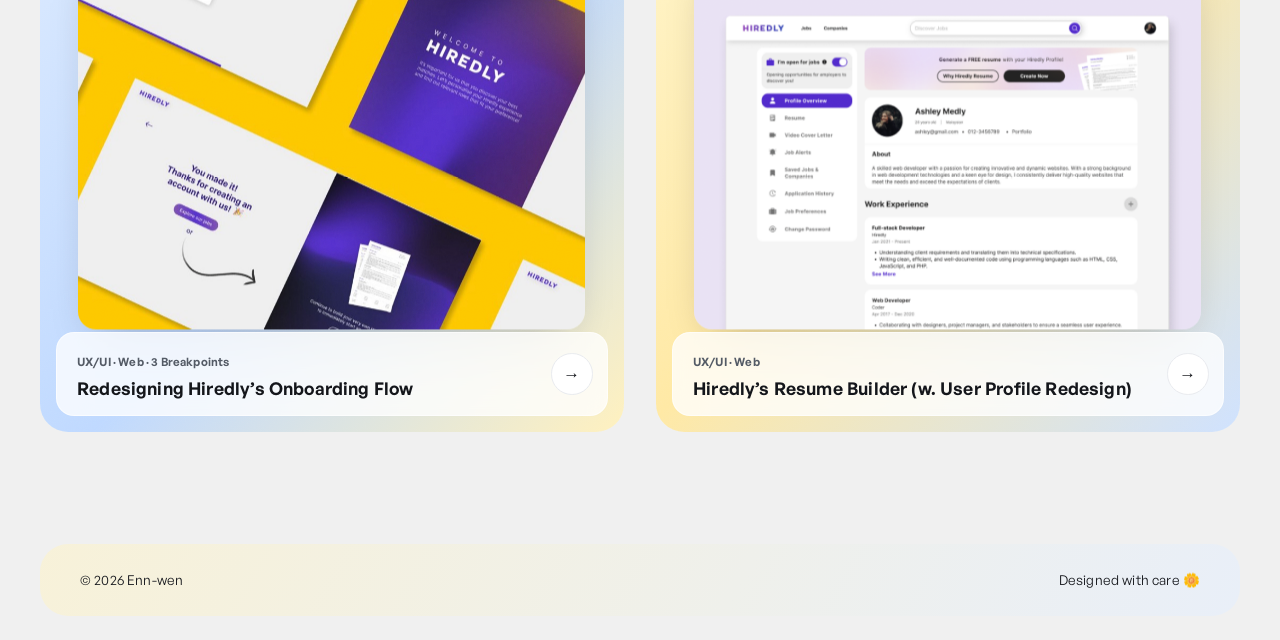
==== commit 4f3b6eee: "added new pages, nav behavior update" ====
--- a/index.html
+++ b/index.html
@@ -26,7 +26,7 @@
         </div>
 
         <nav class="hero-notes" aria-label="Explore the portfolio">
-          <a class="sticky-note note-a" href="#about">
+          <a class="sticky-note note-a" href="about.html">
             <span class="note-emoji" aria-hidden="true">📌</span>
             <span class="note-label">About Me</span>
           </a>
@@ -34,11 +34,11 @@
             <span class="note-emoji" aria-hidden="true">💼</span>
             <span class="note-label">Work</span>
           </a>
-          <a class="sticky-note note-c" href="#photography">
+          <a class="sticky-note note-c" href="photography.html">
             <span class="note-emoji" aria-hidden="true">📷</span>
             <span class="note-label">Photography</span>
           </a>
-          <a class="sticky-note note-d" href="#side-projects">
+          <a class="sticky-note note-d" href="side-projects.html">
             <span class="note-emoji" aria-hidden="true">🚀</span>
             <span class="note-label">Side Projects</span>
           </a>
@@ -105,21 +105,6 @@
 
       </div>
     </section>
-
-    <section class="section-stub" id="about">
-      <h2>About Me</h2>
-      <p>The long-form bio is still being written — for now, you know me as the person behind the case studies below. 👋</p>
-    </section>
-
-    <section class="section-stub" id="photography">
-      <h2>Photography</h2>
-      <p>A personal photo series is in the works — check back soon.</p>
-    </section>
-
-    <section class="section-stub" id="side-projects">
-      <h2>Side Projects</h2>
-      <p>A few experiments and side builds are on their way here.</p>
-    </section>
   </main>
 
   <footer class="site-footer">
--- a/css/style.css
+++ b/css/style.css
@@ -43,7 +43,7 @@
   --link: #2f5fd0;
 
   --page-top: #f8fd30;
-  --page-base: #f2f2f2;
+  --page-base: #f0f0f0;
 
   --tile-a: linear-gradient(135deg, #fff4c8 0%, #ffe9a4 46%, #cfe2ff 100%);
   --tile-b: linear-gradient(135deg, #dbeaff 0%, #bfd9ff 52%, #fff1be 100%);
@@ -70,7 +70,8 @@
 
 body {
   margin: 0;
-  background: linear-gradient(180deg, var(--page-top) 0, var(--page-top) 2.25rem, var(--page-base) 7.5rem);
+  /* background: linear-gradient(-160deg, var(--page-top) 0%, var(--page-base) 12%); */
+  background: radial-gradient(circle at 50% -7%, var(--page-top) 0%, var(--page-base) 12%);
   color: var(--ink);
   font-family: var(--font);
   font-size: 1rem;
@@ -163,7 +164,21 @@
 
 .wordmark:hover .bloom { transform: rotate(180deg) scale(1.15); }
 
-.site-nav { display: flex; gap: 0.6rem; }
+.site-nav {
+  display: flex;
+  gap: 0.6rem;
+  opacity: 1;
+  transform: translateY(0);
+  transition: opacity 300ms var(--ease-out), transform 300ms var(--ease-out);
+}
+
+.site-nav.nav-hero-hidden {
+  opacity: 0;
+  transform: translateY(-6px);
+  pointer-events: none;
+}
+
+.site-nav.nav-hero-hidden a { pointer-events: none; }
 
 /* ---------- hero ---------- */
 
@@ -310,8 +325,11 @@
   max-width: 34rem;
   margin: 0 auto;
   padding: clamp(3rem, 7vw, 4.5rem) 1.5rem;
+  min-height: min(52vh, 420px);
+  display: flex;
+  flex-direction: column;
+  justify-content: center;
   text-align: center;
-  border-top: 1px solid var(--line);
 }
 
 .section-stub h2 {
@@ -773,7 +791,8 @@
   .pill,
   .btn-primary,
   .tile-arrow,
-  .sticky-note { transition: none; }
+  .sticky-note,
+  .site-nav { transition: none; }
 }
 
 /* ---------- responsive ---------- */
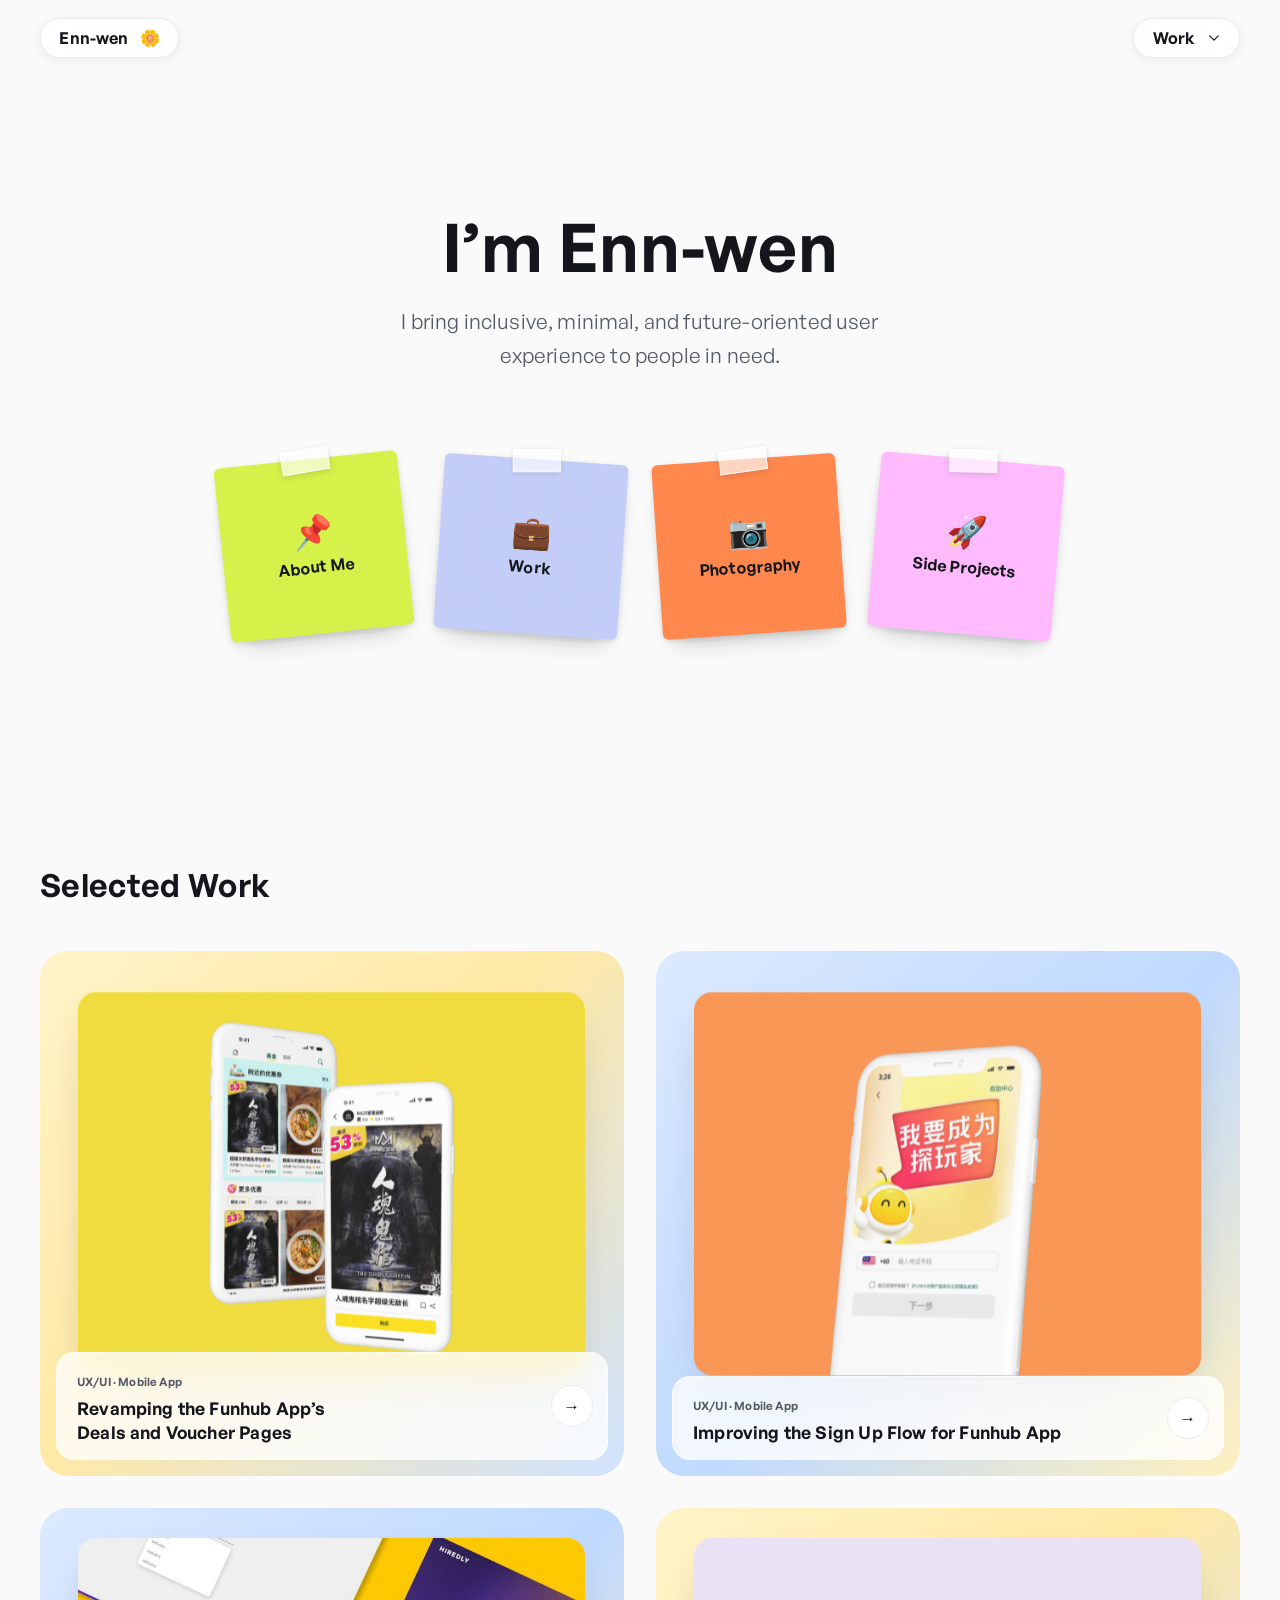
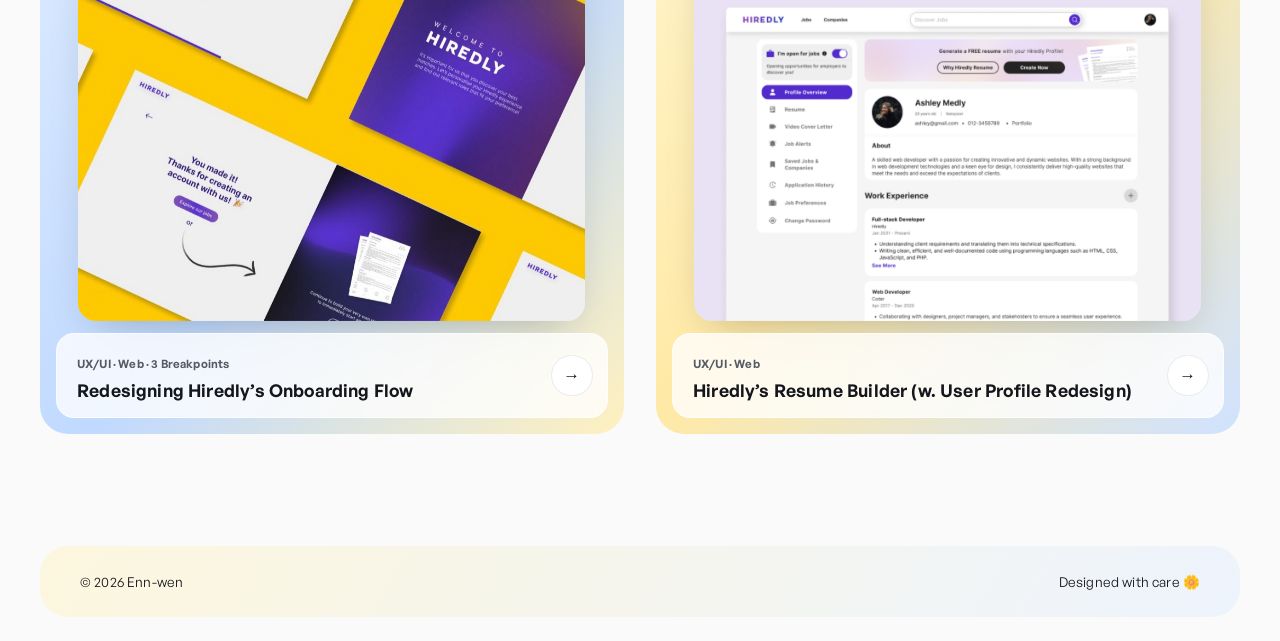
==== commit 8b008c15: "background update" ====
--- a/index.html
+++ b/index.html
@@ -13,7 +13,15 @@
   <header class="site-header">
     <a class="wordmark pill" href="index.html">Enn-wen&nbsp;<span class="bloom">🌼</span></a>
     <nav class="site-nav" aria-label="Main">
-      <a class="pill" href="#work">Work</a>
+      <details class="nav-dropdown">
+        <summary class="pill nav-dropdown-toggle">Work<svg class="dropdown-arrow" aria-hidden="true" viewBox="0 0 24 24" fill="none" stroke="currentColor" stroke-width="2" stroke-linecap="round" stroke-linejoin="round"><path d="m19.5 8.25-7.5 7.5-7.5-7.5"/></svg></summary>
+        <div class="nav-dropdown-menu">
+          <a href="#work" class="is-current" aria-current="page">Work</a>
+          <a href="about.html">About Me</a>
+          <a href="photography.html">Photography</a>
+          <a href="side-projects.html">Side Projects</a>
+        </div>
+      </details>
     </nav>
   </header>
 
--- a/css/style.css
+++ b/css/style.css
@@ -42,9 +42,6 @@
   --blue: #bed9ff;
   --link: #2f5fd0;
 
-  --page-top: #f8fd30;
-  --page-base: #f0f0f0;
-
   --tile-a: linear-gradient(135deg, #fff4c8 0%, #ffe9a4 46%, #cfe2ff 100%);
   --tile-b: linear-gradient(135deg, #dbeaff 0%, #bfd9ff 52%, #fff1be 100%);
 
@@ -61,6 +58,9 @@
 
   --z-sticky: 50;
 
+  --triangle-x: 30%;
+  --triangle-y: -90px;
+
   --ease-out: cubic-bezier(0.22, 1, 0.36, 1);
 }
 
@@ -70,8 +70,11 @@
 
 body {
   margin: 0;
-  /* background: linear-gradient(-160deg, var(--page-top) 0%, var(--page-base) 12%); */
-  background: radial-gradient(circle at 50% -7%, var(--page-top) 0%, var(--page-base) 12%);
+  background-color: #fafafa;
+  background-image: url("/img/yellow-triangle.png");
+  background-repeat: no-repeat;
+  background-position: right var(--triangle-x) top var(--triangle-y);
+  background-size: 100%;
   color: var(--ink);
   font-family: var(--font);
   font-size: 1rem;
@@ -99,7 +102,7 @@
   box-shadow: var(--shadow-pill);
   color: var(--ink);
   text-decoration: none;
-  font-size: 0.9rem;
+  font-size: 1.025rem;
   font-weight: 600;
   line-height: 1.2;
   transition: transform 250ms var(--ease-out), background 250ms var(--ease-out), border-color 250ms var(--ease-out);
@@ -153,9 +156,10 @@
   pointer-events: none;
 }
 
-.site-header a { pointer-events: auto; }
-
-.wordmark { font-size: 0.95rem; }
+.site-header a,
+.site-header .nav-dropdown { pointer-events: auto; }
+
+.wordmark { font-size: 1.025rem; }
 
 .wordmark .bloom {
   display: inline-block;
@@ -178,7 +182,67 @@
   pointer-events: none;
 }
 
-.site-nav.nav-hero-hidden a { pointer-events: none; }
+.site-nav.nav-hero-hidden a,
+.site-nav.nav-hero-hidden .nav-dropdown { pointer-events: none; }
+
+.nav-dropdown { position: relative; }
+
+.nav-dropdown-toggle {
+  cursor: pointer;
+  list-style: none;
+}
+
+.nav-dropdown-toggle::-webkit-details-marker { display: none; }
+.nav-dropdown-toggle::marker { content: ""; }
+
+.dropdown-arrow {
+  display: inline-block;
+  width: 0.85em;
+  height: 0.85em;
+  margin-left: 0.2rem;
+  vertical-align: -0.1em;
+  transition: transform 250ms var(--ease-out);
+}
+
+.nav-dropdown[open] .dropdown-arrow { transform: rotate(180deg); }
+
+.nav-dropdown-menu {
+  position: absolute;
+  top: calc(100% + 0.6rem);
+  right: 0;
+  z-index: var(--z-sticky);
+  display: flex;
+  flex-direction: column;
+  gap: 0.15rem;
+  min-width: 11rem;
+  padding: 0.5rem;
+  border-radius: var(--radius-md);
+  background: rgba(255, 255, 255, 0.92);
+  backdrop-filter: blur(16px);
+  -webkit-backdrop-filter: blur(16px);
+  border: 1px solid var(--line);
+  box-shadow: var(--shadow-tile);
+}
+
+.nav-dropdown-menu a {
+  display: block;
+  padding: 0.55rem 0.75rem;
+  border-radius: var(--radius-md);
+  color: var(--ink);
+  text-decoration: none;
+  font-size: 0.88rem;
+  font-weight: 600;
+  transition: background 200ms var(--ease-out);
+}
+
+.nav-dropdown-menu a:hover,
+.nav-dropdown-menu a:focus-visible {
+  background: var(--yellow-soft);
+}
+
+.nav-dropdown-menu a.is-current {
+  background: var(--blue-soft);
+}
 
 /* ---------- hero ---------- */
 
@@ -798,6 +862,11 @@
 /* ---------- responsive ---------- */
 
 @media (max-width: 47rem) {
+  :root {
+    --triangle-x: 10%;
+    --triangle-y: -40px;
+  }
+
   .hero-notes {
     flex-wrap: wrap;
     gap: 1.1rem;
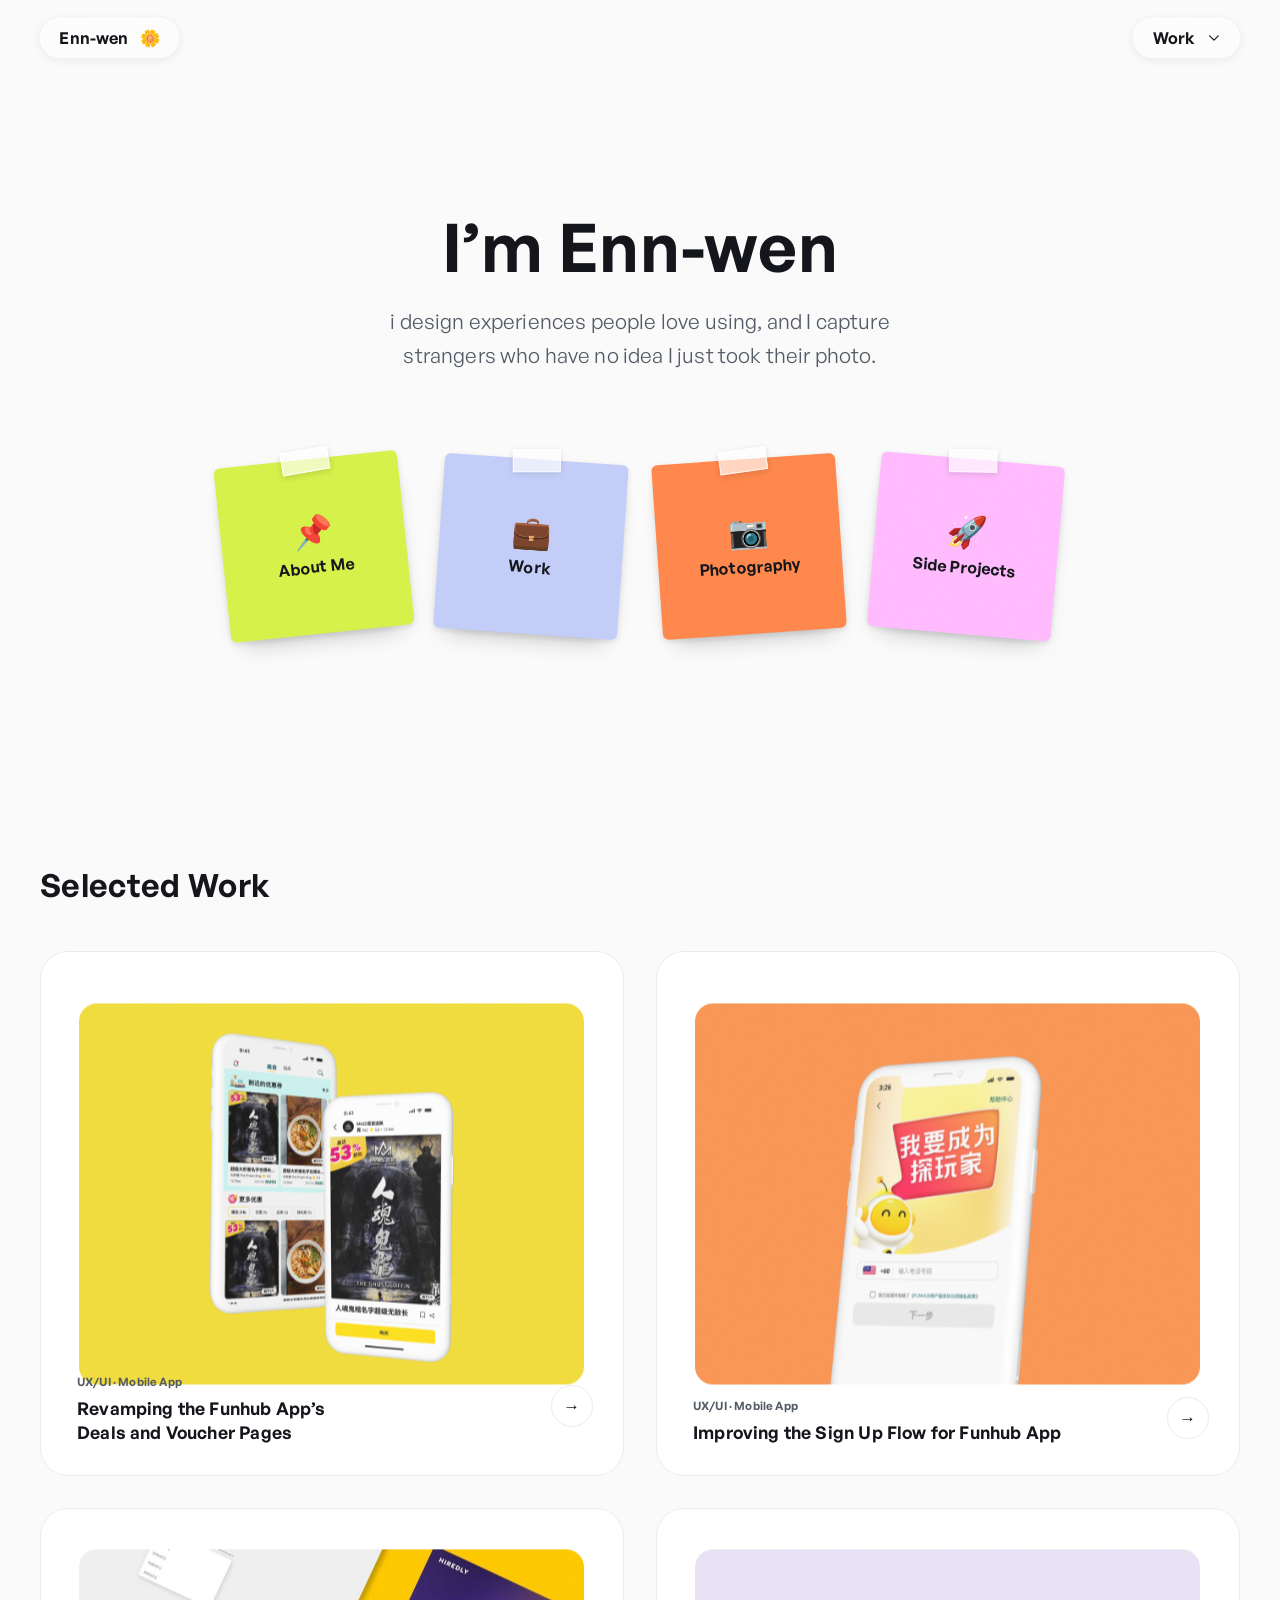
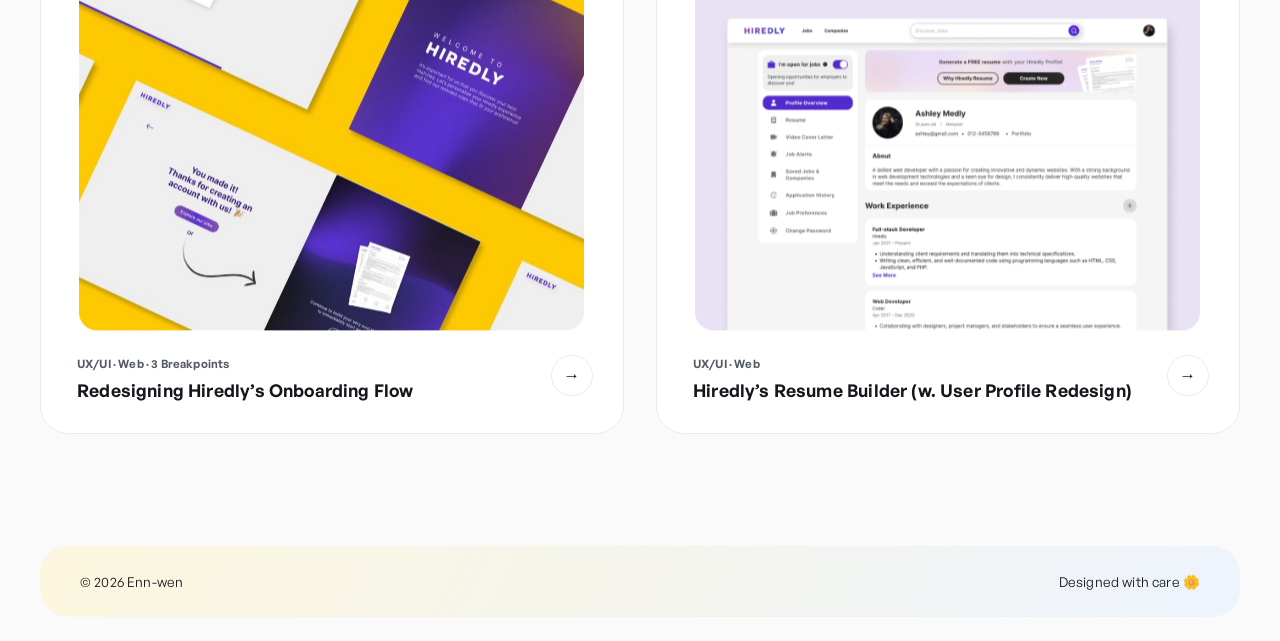
==== commit 71f6db08: "update card design" ====
--- a/index.html
+++ b/index.html
@@ -30,7 +30,7 @@
       <div class="hero-panel">
         <div class="hero-content">
           <h1 class="fade-in delay-1">I’m Enn-wen </h1>
-          <p class="tagline fade-in delay-2">I bring inclusive, minimal, and future-oriented user experience to people in need.</p>
+          <p class="tagline fade-in delay-2"> i design experiences people love using, and I capture strangers who have no idea I just took their photo.</p>
         </div>
 
         <nav class="hero-notes" aria-label="Explore the portfolio">
--- a/css/style.css
+++ b/css/style.css
@@ -42,9 +42,6 @@
   --blue: #bed9ff;
   --link: #2f5fd0;
 
-  --tile-a: linear-gradient(135deg, #fff4c8 0%, #ffe9a4 46%, #cfe2ff 100%);
-  --tile-b: linear-gradient(135deg, #dbeaff 0%, #bfd9ff 52%, #fff1be 100%);
-
   --grain: url("data:image/svg+xml,%3Csvg xmlns='http://www.w3.org/2000/svg' width='160' height='160'%3E%3Cfilter id='n'%3E%3CfeTurbulence type='fractalNoise' baseFrequency='0.9' numOctaves='2'/%3E%3C/filter%3E%3Crect width='160' height='160' filter='url(%23n)' opacity='0.5'/%3E%3C/svg%3E");
 
   --font: "General Sans", -apple-system, BlinkMacSystemFont, "Segoe UI", sans-serif;
@@ -71,7 +68,7 @@
 body {
   margin: 0;
   background-color: #fafafa;
-  background-image: url("/img/yellow-triangle.png");
+  background-image: url("../img/yellow-triangle.png");
   background-repeat: no-repeat;
   background-position: right var(--triangle-x) top var(--triangle-y);
   background-size: 100%;
@@ -95,11 +92,11 @@
   gap: 0.5rem;
   padding: 0.6rem 1.15rem;
   border-radius: var(--radius-pill);
-  background: rgba(255, 255, 255, 0.82);
-  backdrop-filter: blur(12px);
-  -webkit-backdrop-filter: blur(12px);
-  border: 1px solid var(--line);
-  box-shadow: var(--shadow-pill);
+  background: rgba(255, 255, 255, 0.45);
+  backdrop-filter: blur(20px) saturate(180%);
+  -webkit-backdrop-filter: blur(20px) saturate(180%);
+  border: 1px solid rgba(255, 255, 255, 0.55);
+  box-shadow: var(--shadow-pill), inset 0 1px 0 rgba(255, 255, 255, 0.65);
   color: var(--ink);
   text-decoration: none;
   font-size: 1.025rem;
@@ -111,8 +108,8 @@
 .pill:hover,
 .pill:focus-visible {
   transform: translateY(-2px);
-  background: #ffffff;
-  border-color: #d5d9e0;
+  background: rgba(255, 255, 255, 0.65);
+  border-color: rgba(255, 255, 255, 0.75);
 }
 
 .btn-primary {
@@ -292,7 +289,7 @@
   font-weight: 400;
   line-height: 1.6;
   color: var(--muted);
-  max-width: 40ch;
+  max-width: 48ch;
 }
 
 /* ---------- hero sticky notes ---------- */
@@ -440,10 +437,9 @@
   text-decoration: none;
   color: var(--ink);
   isolation: isolate;
-}
-
-.tile-a { background: var(--tile-a); }
-.tile-b { background: var(--tile-b); }
+  background: #ffffff;
+  border: 1px solid var(--line);
+}
 
 .tile::before {
   content: "";
@@ -469,7 +465,6 @@
   object-fit: cover;
   object-position: top center;
   border-radius: var(--radius-md);
-  box-shadow: var(--shadow-tile);
   transition: transform 600ms var(--ease-out);
   will-change: transform;
 }
@@ -490,11 +485,6 @@
   justify-content: space-between;
   gap: 1rem;
   padding: 0.9rem 0.9rem 0.9rem 1.25rem;
-  border-radius: var(--radius-md);
-  background: rgba(255, 255, 255, 0.78);
-  backdrop-filter: blur(16px);
-  -webkit-backdrop-filter: blur(16px);
-  border: 1px solid rgba(255, 255, 255, 0.6);
 }
 
 .tile-caption .chip {
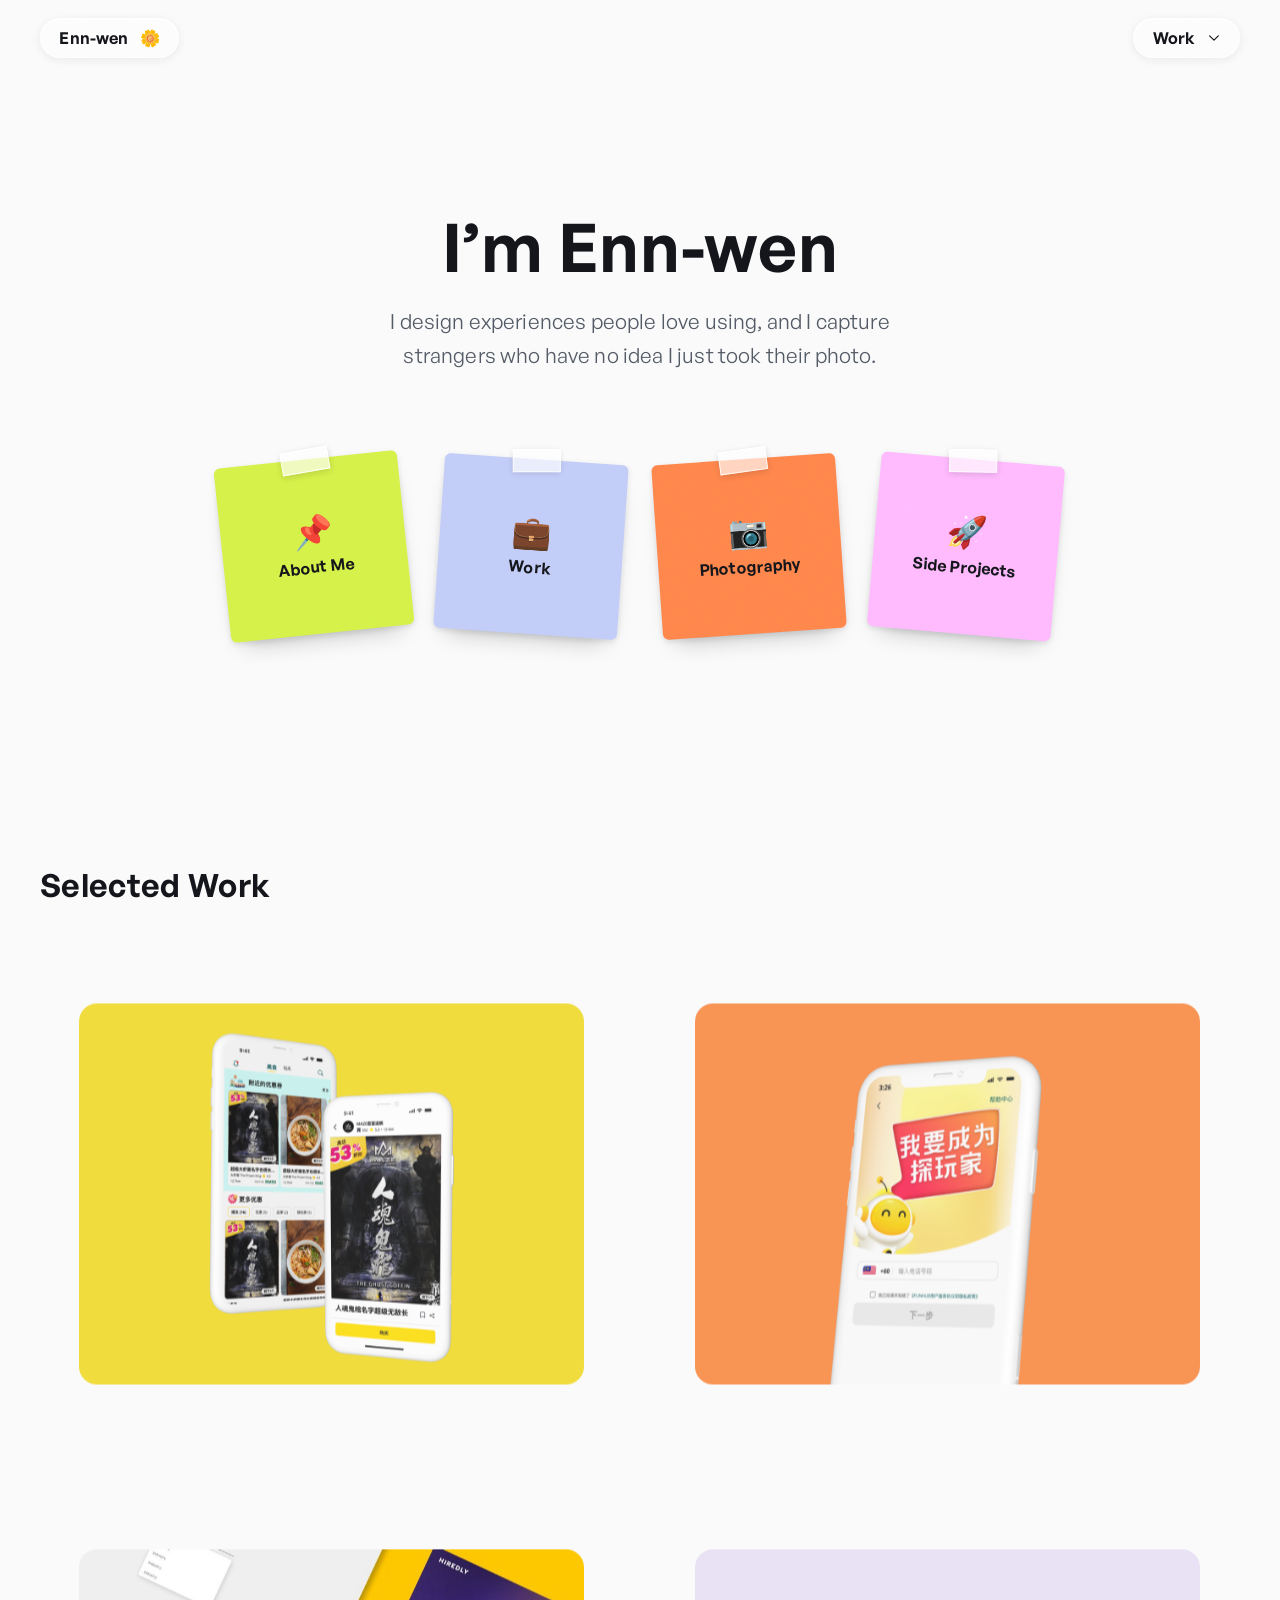
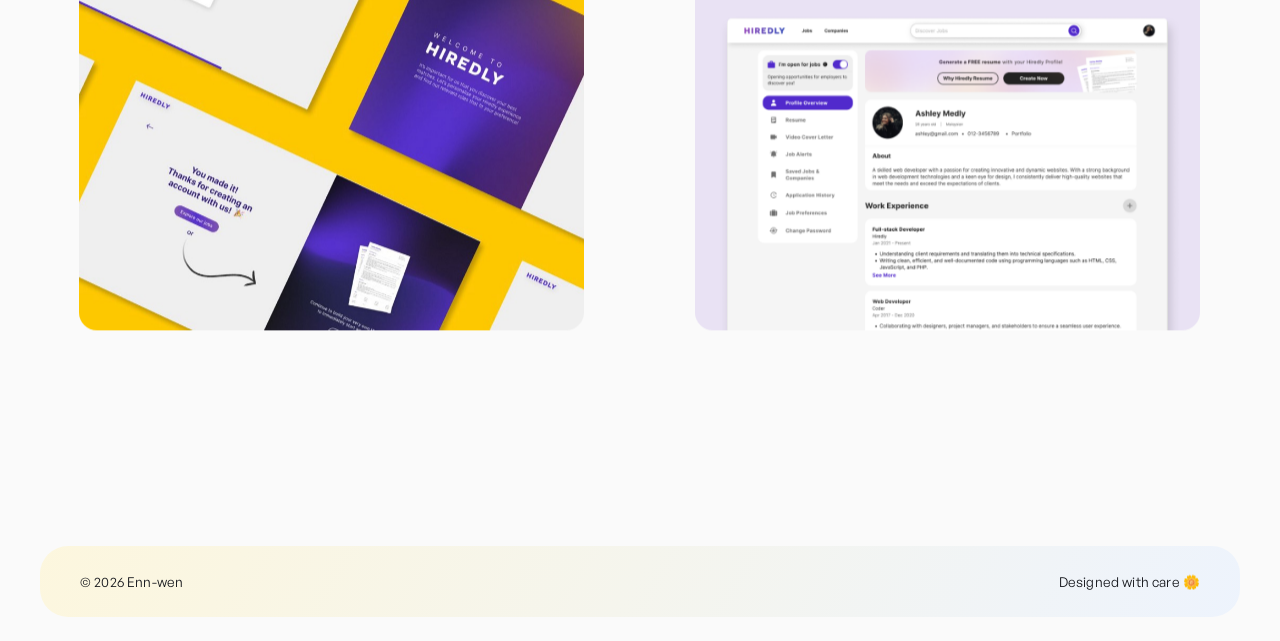
==== commit d3f97633: "work template update" ====
--- a/index.html
+++ b/index.html
@@ -8,7 +8,7 @@
   <link rel="stylesheet" href="css/style.css">
   <script src="js/main.js" defer></script>
 </head>
-<body>
+<body class="page-home">
 
   <header class="site-header">
     <a class="wordmark pill" href="index.html">Enn-wen&nbsp;<span class="bloom">🌼</span></a>
@@ -30,7 +30,10 @@
       <div class="hero-panel">
         <div class="hero-content">
           <h1 class="fade-in delay-1">I’m Enn-wen </h1>
-          <p class="tagline fade-in delay-2"> i design experiences people love using, and I capture strangers who have no idea I just took their photo.</p>
+          <!-- name-flip effect, revisit later:
+          <h1 class="fade-in delay-1">I’m <span class="name-flip"><span class="visually-hidden">Enn-wen</span><span class="name-flip-inner" aria-hidden="true"><img class="name-flip-img" src="img/title-name-cn.svg" alt=""><img class="name-flip-img" src="img/title-name-cn-1.svg" alt=""></span></span></h1>
+          -->
+          <p class="tagline fade-in delay-2"> I design experiences people love using, and I capture strangers who have no idea I just took their photo.</p>
         </div>
 
         <nav class="hero-notes" aria-label="Explore the portfolio">
@@ -59,52 +62,48 @@
       <h2>Selected Work</h2>
       <div class="work-grid">
 
-        <a class="tile tile-a" href="funhub-deals.html" data-reveal>
+        <a class="tile tile-a" href="work/funhub-deals.html" data-reveal>
           <figure class="tile-media">
-            <img src="img/funhub-deals-c891b54adf.png" alt="Funhub deals and voucher pages redesign — final mobile screens" loading="lazy">
+            <img src="work/img/funhub-deals-c891b54adf.png" alt="Funhub deals and voucher pages redesign — final mobile screens" loading="lazy">
           </figure>
           <div class="tile-caption">
             <div>
-              <span class="chip">UX/UI · Mobile App</span>
               <h3>Revamping the Funhub App’s Deals and Voucher Pages</h3>
             </div>
             <span class="tile-arrow" aria-hidden="true">→</span>
           </div>
         </a>
 
-        <a class="tile tile-b" href="funhub-signup.html" data-reveal>
+        <a class="tile tile-b" href="work/funhub-signup.html" data-reveal>
           <figure class="tile-media">
-            <img src="img/funhub-signup-999812566b.png" alt="Funhub sign-up flow improvement — onboarding screens" loading="lazy">
+            <img src="work/img/funhub-signup-999812566b.png" alt="Funhub sign-up flow improvement — onboarding screens" loading="lazy">
           </figure>
           <div class="tile-caption">
             <div>
-              <span class="chip">UX/UI · Mobile App</span>
               <h3>Improving the Sign Up Flow for Funhub App</h3>
             </div>
             <span class="tile-arrow" aria-hidden="true">→</span>
           </div>
         </a>
 
-        <a class="tile tile-b" href="hiredly-onboarding.html" data-reveal>
+        <a class="tile tile-b" href="work/hiredly-onboarding.html" data-reveal>
           <figure class="tile-media">
-            <img src="img/hiredly-onboarding-338bb98c79.jpg" alt="Hiredly onboarding flow redesign — hero visual" loading="lazy">
+            <img src="work/img/hiredly-onboarding-338bb98c79.jpg" alt="Hiredly onboarding flow redesign — hero visual" loading="lazy">
           </figure>
           <div class="tile-caption">
             <div>
-              <span class="chip">UX/UI · Web · 3 Breakpoints</span>
               <h3>Redesigning Hiredly’s Onboarding Flow</h3>
             </div>
             <span class="tile-arrow" aria-hidden="true">→</span>
           </div>
         </a>
 
-        <a class="tile tile-a" href="hiredly-resume.html" data-reveal>
+        <a class="tile tile-a" href="work/hiredly-resume.html" data-reveal>
           <figure class="tile-media">
-            <img src="img/hiredly-resume-e9389132b0.png" alt="Hiredly resume builder and user profile redesign — screens" loading="lazy">
+            <img src="work/img/hiredly-resume-e9389132b0.png" alt="Hiredly resume builder and user profile redesign — screens" loading="lazy">
           </figure>
           <div class="tile-caption">
             <div>
-              <span class="chip">UX/UI · Web</span>
               <h3>Hiredly’s Resume Builder (w. User Profile Redesign)</h3>
             </div>
             <span class="tile-arrow" aria-hidden="true">→</span>
--- a/css/style.css
+++ b/css/style.css
@@ -56,7 +56,7 @@
   --z-sticky: 50;
 
   --triangle-x: 30%;
-  --triangle-y: -90px;
+  --triangle-y: -180px;
 
   --ease-out: cubic-bezier(0.22, 1, 0.36, 1);
 }
@@ -68,10 +68,6 @@
 body {
   margin: 0;
   background-color: #fafafa;
-  background-image: url("../img/yellow-triangle.png");
-  background-repeat: no-repeat;
-  background-position: right var(--triangle-x) top var(--triangle-y);
-  background-size: 100%;
   color: var(--ink);
   font-family: var(--font);
   font-size: 1rem;
@@ -80,6 +76,13 @@
   letter-spacing: 0.01em;
   -webkit-font-smoothing: antialiased;
   text-rendering: optimizeLegibility;
+}
+
+body.page-home {
+  background-image: url("../img/yellow-triangle.png");
+  background-repeat: no-repeat;
+  background-position: right var(--triangle-x) top var(--triangle-y);
+  background-size: 100%;
 }
 
 h1, h2, h3 { text-wrap: balance; }
@@ -283,6 +286,52 @@
   letter-spacing: 0.01em;
 }
 
+.visually-hidden {
+  position: absolute;
+  width: 1px;
+  height: 1px;
+  margin: -1px;
+  padding: 0;
+  overflow: hidden;
+  clip: rect(0, 0, 0, 0);
+  white-space: nowrap;
+  border: 0;
+}
+
+.name-flip {
+  position: relative;
+  display: inline-block;
+  width: calc(1em * 1090 / 157);
+  height: 1em;
+  vertical-align: -0.1em;
+  -webkit-perspective: 800px;
+  perspective: 800px;
+}
+
+.name-flip-inner {
+  display: block;
+  position: relative;
+  width: 100%;
+  height: 100%;
+  -webkit-transform-style: preserve-3d;
+  transform-style: preserve-3d;
+}
+
+.name-flip-img {
+  position: absolute;
+  inset: 0;
+  width: 100%;
+  height: 100%;
+  object-fit: contain;
+  -webkit-backface-visibility: hidden;
+  backface-visibility: hidden;
+}
+
+.name-flip-img:nth-child(2) {
+  -webkit-transform: rotateX(180deg);
+  transform: rotateX(180deg);
+}
+
 .hero .tagline {
   margin: 0 auto 2.2rem;
   font-size: clamp(1.05rem, 1.8vw, 1.3rem);
@@ -490,7 +539,7 @@
 .tile-caption .chip {
   display: inline-block;
   margin-bottom: 0.35rem;
-  font-size: 0.72rem;
+  font-size: 0.8rem;
   font-weight: 600;
   color: var(--muted);
 }
@@ -535,8 +584,7 @@
   display: inline-flex;
   padding: 0.4rem 0.95rem;
   border-radius: var(--radius-pill);
-  /* background: linear-gradient(120deg, var(--yellow-soft), var(--blue-soft)); */
-  background: color(#ffffff);
+  background: #ffffff;
   border: 1px solid var(--line);
   font-size: 0.78rem;
   font-weight: 600;
@@ -569,7 +617,70 @@
   width: 100%;
   display: block;
   border-radius: var(--radius-lg);
-  box-shadow: var(--shadow-tile);
+  /* box-shadow: var(--shadow-tile); */
+}
+
+/* ---------- case study sticky side nav ---------- */
+
+.case-side-nav {
+  position: fixed;
+  top: 50%;
+  left: clamp(1.25rem, 3vw, 2.75rem);
+  z-index: var(--z-sticky);
+  display: flex;
+  flex-direction: column;
+  gap: 1.1rem;
+  transform: translateY(-50%);
+  opacity: 0;
+  pointer-events: none;
+  transition: opacity 300ms var(--ease-out);
+}
+
+.case-side-nav.is-visible {
+  opacity: 1;
+  pointer-events: auto;
+}
+
+.case-side-nav a {
+  position: relative;
+  padding-left: 1.1rem;
+  font-size: 0.875rem;
+  font-weight: 400;
+  line-height: 1.3;
+  color: var(--muted);
+  text-decoration: none;
+  transition: color 200ms var(--ease-out);
+}
+
+.case-side-nav a::before {
+  content: "";
+  position: absolute;
+  left: 0;
+  top: 0.4em;
+  width: 6px;
+  height: 6px;
+  border-radius: 50%;
+  background: var(--line);
+  transition: background 200ms var(--ease-out), transform 200ms var(--ease-out);
+}
+
+.case-side-nav a:hover,
+.case-side-nav a:focus-visible {
+  color: var(--ink);
+}
+
+.case-side-nav a.is-active {
+  color: var(--link);
+  font-weight: 700;
+}
+
+.case-side-nav a.is-active::before {
+  background: var(--link);
+  transform: scale(1.3);
+}
+
+@media (max-width: 80rem) {
+  .case-side-nav { display: none; }
 }
 
 /* project meta strip */
@@ -829,6 +940,19 @@
     from { opacity: 0; transform: rotate(var(--note-rotate)) translateY(-16px) scale(0.9); }
     to   { opacity: 1; transform: rotate(var(--note-rotate)) translateY(0) scale(1); }
   }
+
+  /* name-flip effect, revisit later:
+  .name-flip-inner {
+    -webkit-animation: nameFlip 6.4s cubic-bezier(0.65, 0, 0.35, 1) infinite;
+    animation: nameFlip 6.4s cubic-bezier(0.65, 0, 0.35, 1) infinite;
+  }
+
+  @keyframes nameFlip {
+    0%, 46.9%  { transform: rotateX(0deg); }
+    50%, 96.9% { transform: rotateX(180deg); }
+    100%       { transform: rotateX(360deg); }
+  }
+  */
 }
 
 @media (prefers-reduced-motion: reduce) {
@@ -846,7 +970,9 @@
   .btn-primary,
   .tile-arrow,
   .sticky-note,
-  .site-nav { transition: none; }
+  .site-nav,
+  .case-side-nav,
+  .case-side-nav a { transition: none; }
 }
 
 /* ---------- responsive ---------- */
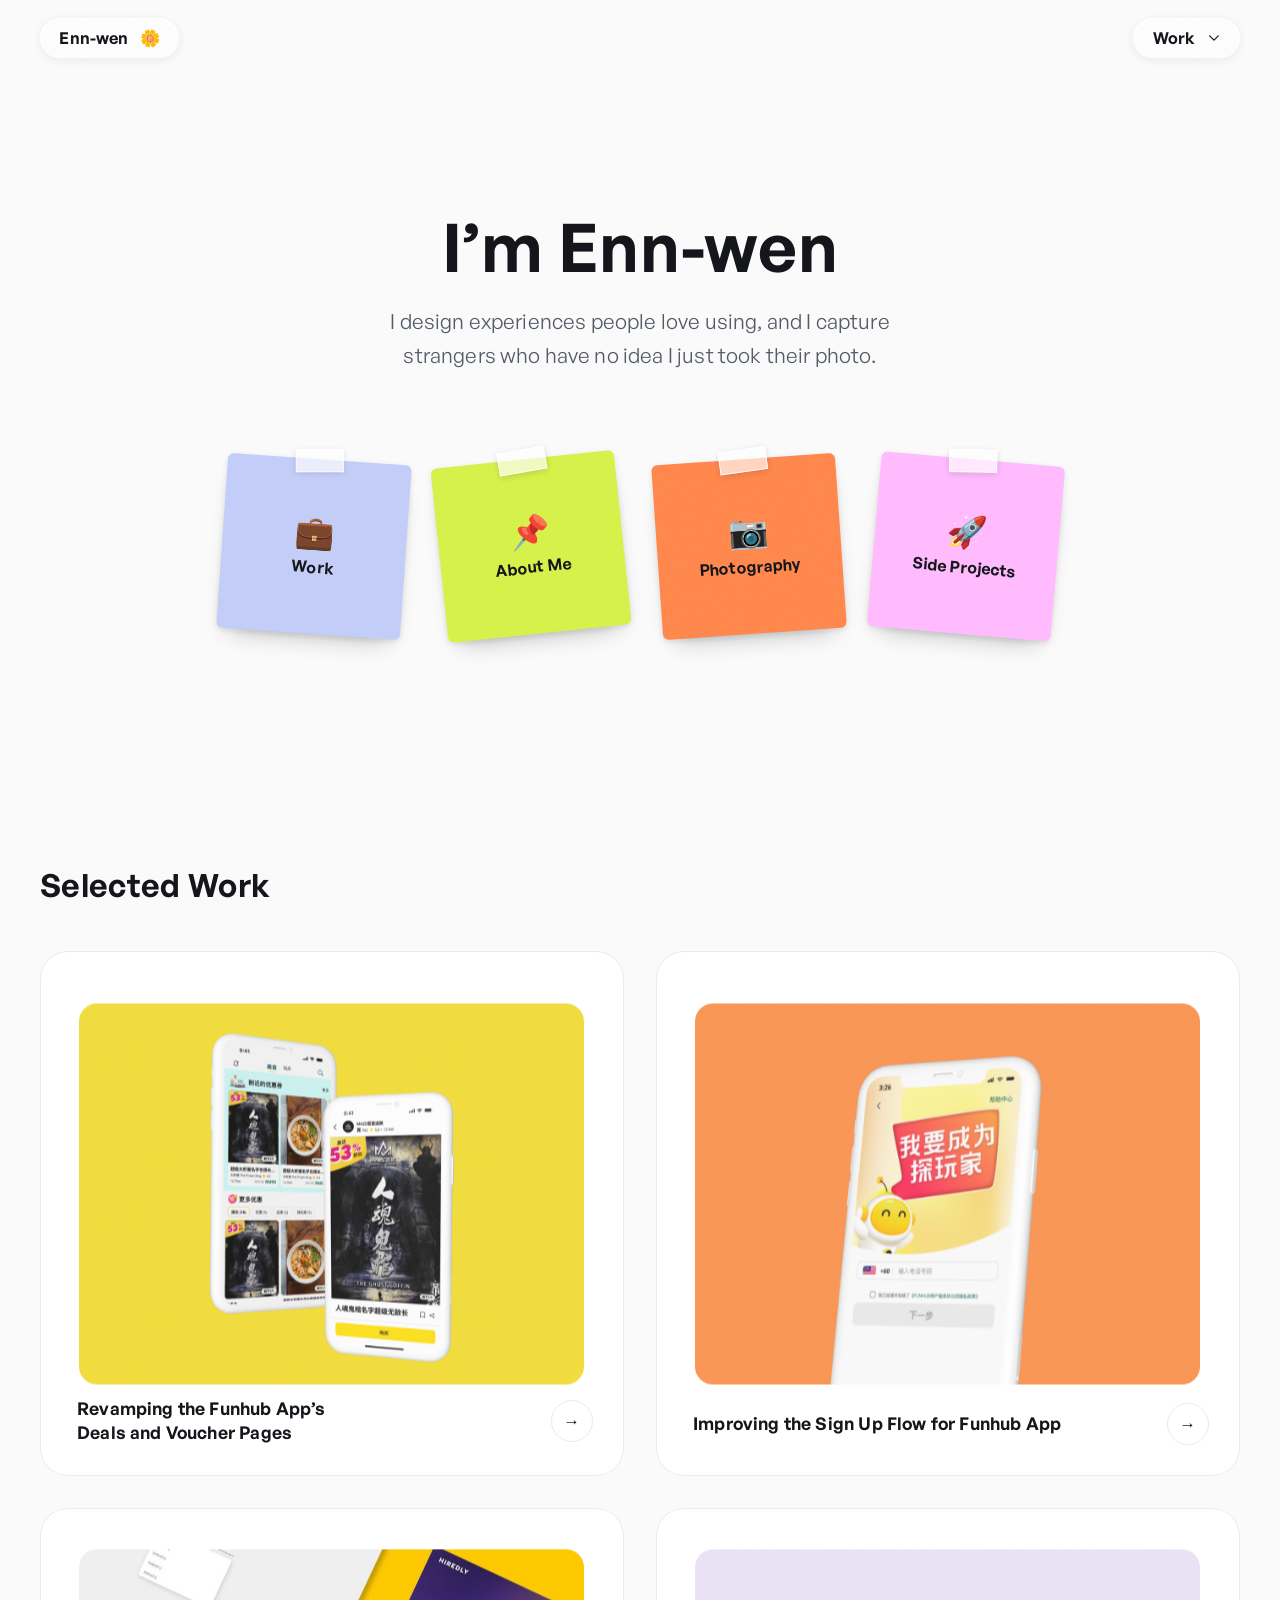
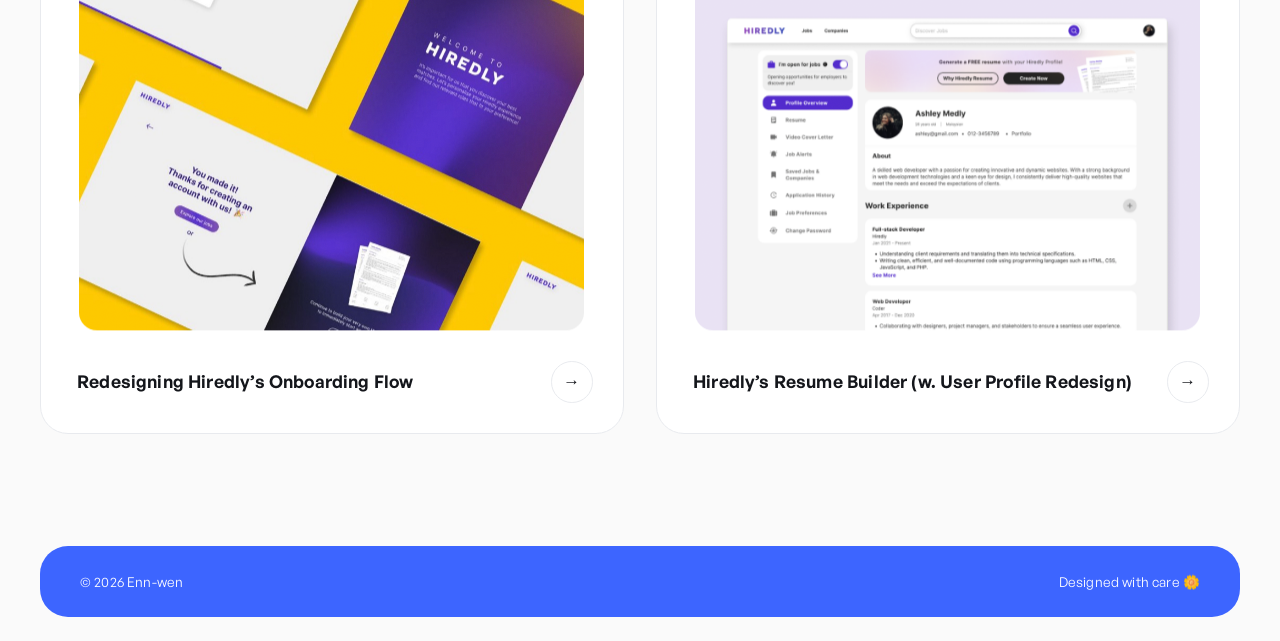
==== commit d122526b: "wip image" ====
--- a/index.html
+++ b/index.html
@@ -37,13 +37,13 @@
         </div>
 
         <nav class="hero-notes" aria-label="Explore the portfolio">
+          <a class="sticky-note note-b" href="#work">
+            <span class="note-emoji" aria-hidden="true">💼</span>
+            <span class="note-label">Work</span>
+          </a>
           <a class="sticky-note note-a" href="about.html">
             <span class="note-emoji" aria-hidden="true">📌</span>
             <span class="note-label">About Me</span>
-          </a>
-          <a class="sticky-note note-b" href="#work">
-            <span class="note-emoji" aria-hidden="true">💼</span>
-            <span class="note-label">Work</span>
           </a>
           <a class="sticky-note note-c" href="photography.html">
             <span class="note-emoji" aria-hidden="true">📷</span>
--- a/css/style.css
+++ b/css/style.css
@@ -442,24 +442,24 @@
   text-align: center;
 }
 
+.section-stub img {
+  display: block;
+  width: 70%;
+  height: auto;
+  margin: 1.5rem auto 0;
+}
+
 .section-stub h2 {
-  margin: 0 0 0.75rem;
+  margin: 0;
   font-size: clamp(1.5rem, 2.6vw, 2rem);
   font-weight: 600;
   letter-spacing: 0.01em;
-}
-
-.section-stub p {
-  margin: 0;
-  color: var(--muted);
 }
 
 /* ---------- work grid ---------- */
 
 .work {
   padding: clamp(3.5rem, 8vw, 6rem) clamp(1.25rem, 4vw, 2.5rem) clamp(4rem, 9vw, 7rem);
-  max-width: 90rem;
-  margin: 0 auto;
 }
 
 .work > h2 {
@@ -693,7 +693,7 @@
   grid-template-columns: repeat(4, 1fr);
   gap: 1.5rem;
   border-radius: var(--radius-md);
-  background: linear-gradient(120deg, rgba(255, 243, 194, 0.45), rgba(227, 238, 255, 0.55));
+  background: #f0f0f0;
   border: 1px solid var(--line);
 }
 
@@ -796,7 +796,7 @@
   padding: 1.4rem 1.5rem;
   margin: 1.5rem 0 2rem;
   border-radius: var(--radius-md);
-  background: linear-gradient(120deg, rgba(255, 243, 194, 0.55), rgba(227, 238, 255, 0.6));
+  background: #f0f0f0;
   border: 1px solid var(--line);
 }
 
@@ -880,7 +880,7 @@
 
 .site-footer .inner {
   border-radius: var(--radius-lg);
-  background: linear-gradient(120deg, rgba(255, 243, 194, 0.5), rgba(227, 238, 255, 0.55));
+  background: #3D65FF;
   padding: 1.5rem clamp(1.5rem, 4vw, 2.5rem);
   display: flex;
   justify-content: space-between;
@@ -888,7 +888,7 @@
   gap: 1rem;
   font-size: 0.85rem;
   font-weight: 400;
-  color: var(--ink);
+  color: #ffffff;
 }
 
 .site-footer a { color: inherit; }
